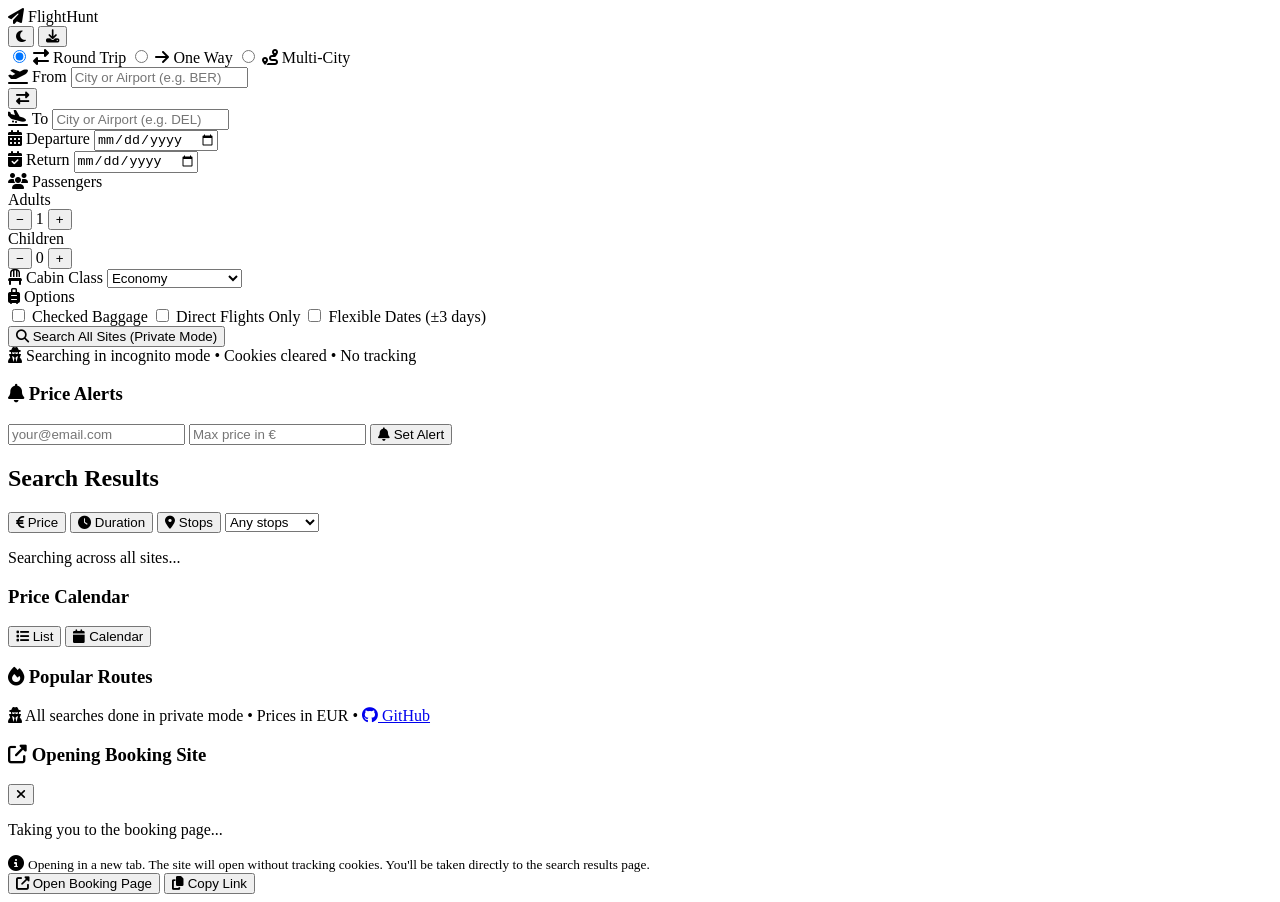
==== index.html @ fa69670c "Create index.html" ====
<!DOCTYPE html>
<html lang="en">
<head>
  <meta charset="UTF-8" />
  <meta name="viewport" content="width=device-width, initial-scale=1.0"/>
  <meta name="theme-color" content="#1a1a2e"/>
  <title>FlightHunt - Best Flight Prices</title>
  <link rel="manifest" href="manifest.json"/>
  <link rel="stylesheet" href="css/style.css"/>
  <link rel="stylesheet" 
    href="https://cdnjs.cloudflare.com/ajax/libs/font-awesome/6.5.0/css/all.min.css"/>
</head>
<body>
  <div id="app">

    <!-- HEADER -->
    <header class="header">
      <div class="logo">
        <i class="fas fa-paper-plane"></i>
        <span>FlightHunt</span>
      </div>
      <div class="header-actions">
        <button id="darkToggle" title="Toggle theme">
          <i class="fas fa-moon"></i>
        </button>
        <button id="installBtn" class="hidden" title="Install App">
          <i class="fas fa-download"></i>
        </button>
      </div>
    </header>

    <!-- MAIN SEARCH CARD -->
    <main class="main-container">
      <div class="search-card">

        <!-- TRIP TYPE -->
        <div class="trip-type-row">
          <label class="radio-pill">
            <input type="radio" name="tripType" value="roundtrip" checked/>
            <span><i class="fas fa-exchange-alt"></i> Round Trip</span>
          </label>
          <label class="radio-pill">
            <input type="radio" name="tripType" value="oneway"/>
            <span><i class="fas fa-arrow-right"></i> One Way</span>
          </label>
          <label class="radio-pill">
            <input type="radio" name="tripType" value="multicity"/>
            <span><i class="fas fa-route"></i> Multi-City</span>
          </label>
        </div>

        <!-- FLIGHT FORM -->
        <form id="searchForm">

          <!-- AIRPORTS ROW -->
          <div class="airports-row">
            <div class="input-group">
              <label><i class="fas fa-plane-departure"></i> From</label>
              <input type="text" id="origin" placeholder="City or Airport (e.g. BER)"
                autocomplete="off" list="originSuggestions" required/>
              <datalist id="originSuggestions"></datalist>
              <div class="airport-dropdown hidden" id="originDropdown"></div>
            </div>

            <button type="button" id="swapBtn" class="swap-btn" title="Swap airports">
              <i class="fas fa-exchange-alt"></i>
            </button>

            <div class="input-group">
              <label><i class="fas fa-plane-arrival"></i> To</label>
              <input type="text" id="destination" placeholder="City or Airport (e.g. DEL)"
                autocomplete="off" list="destSuggestions" required/>
              <datalist id="destSuggestions"></datalist>
              <div class="airport-dropdown hidden" id="destDropdown"></div>
            </div>
          </div>

          <!-- DATES ROW -->
          <div class="dates-row">
            <div class="input-group">
              <label><i class="fas fa-calendar-alt"></i> Departure</label>
              <input type="date" id="departDate" required/>
            </div>
            <div class="input-group" id="returnDateGroup">
              <label><i class="fas fa-calendar-check"></i> Return</label>
              <input type="date" id="returnDate"/>
            </div>
          </div>

          <!-- PASSENGERS & CLASS ROW -->
          <div class="extra-row">
            <div class="input-group">
              <label><i class="fas fa-users"></i> Passengers</label>
              <div class="passenger-selector">
                <div class="pax-item">
                  <span>Adults</span>
                  <div class="counter">
                    <button type="button" class="count-btn" data-type="adults" data-action="minus">−</button>
                    <span id="adultsCount">1</span>
                    <button type="button" class="count-btn" data-type="adults" data-action="plus">+</button>
                  </div>
                </div>
                <div class="pax-item">
                  <span>Children</span>
                  <div class="counter">
                    <button type="button" class="count-btn" data-type="children" data-action="minus">−</button>
                    <span id="childrenCount">0</span>
                    <button type="button" class="count-btn" data-type="children" data-action="plus">+</button>
                  </div>
                </div>
              </div>
            </div>

            <div class="input-group">
              <label><i class="fas fa-chair"></i> Cabin Class</label>
              <select id="cabinClass">
                <option value="economy">Economy</option>
                <option value="premium_economy">Premium Economy</option>
                <option value="business">Business</option>
                <option value="first">First Class</option>
              </select>
            </div>

            <!-- LUGGAGE TOGGLE -->
            <div class="input-group luggage-group">
              <label><i class="fas fa-suitcase-rolling"></i> Options</label>
              <div class="toggles">
                <label class="toggle-switch">
                  <input type="checkbox" id="checkedBaggage"/>
                  <span class="slider"></span>
                  <span class="toggle-label">Checked Baggage</span>
                </label>
                <label class="toggle-switch">
                  <input type="checkbox" id="directOnly"/>
                  <span class="slider"></span>
                  <span class="toggle-label">Direct Flights Only</span>
                </label>
                <label class="toggle-switch">
                  <input type="checkbox" id="flexDates"/>
                  <span class="slider"></span>
                  <span class="toggle-label">Flexible Dates (±3 days)</span>
                </label>
              </div>
            </div>
          </div>

          <!-- SEARCH BUTTON -->
          <button type="submit" class="search-btn" id="searchBtn">
            <i class="fas fa-search"></i>
            <span>Search All Sites (Private Mode)</span>
          </button>

          <!-- PRIVACY NOTICE -->
          <div class="privacy-notice">
            <i class="fas fa-user-secret"></i>
            Searching in incognito mode • Cookies cleared • No tracking
          </div>
        </form>
      </div>

      <!-- PRICE ALERT SECTION -->
      <div class="alert-section">
        <h3><i class="fas fa-bell"></i> Price Alerts</h3>
        <div class="alert-form">
          <input type="email" id="alertEmail" placeholder="your@email.com"/>
          <input type="number" id="alertPrice" placeholder="Max price in €"/>
          <button type="button" id="setAlertBtn">
            <i class="fas fa-bell"></i> Set Alert
          </button>
        </div>
        <div id="activeAlerts" class="active-alerts"></div>
      </div>

      <!-- RESULTS SECTION -->
      <section id="resultsSection" class="results-section hidden">

        <!-- FILTER BAR -->
        <div class="filter-bar">
          <h2 id="resultsTitle">Search Results</h2>
          <div class="filters">
            <button class="filter-btn active" data-sort="price">
              <i class="fas fa-euro-sign"></i> Price
            </button>
            <button class="filter-btn" data-sort="duration">
              <i class="fas fa-clock"></i> Duration
            </button>
            <button class="filter-btn" data-sort="stops">
              <i class="fas fa-map-marker-alt"></i> Stops
            </button>
            <select id="maxStopsFilter">
              <option value="any">Any stops</option>
              <option value="0">Direct only</option>
              <option value="1">Max 1 stop</option>
              <option value="2">Max 2 stops</option>
            </select>
          </div>
        </div>

        <!-- LOADING STATE -->
        <div id="loadingState" class="loading-state hidden">
          <div class="spinner"></div>
          <p id="loadingText">Searching across all sites...</p>
          <div class="search-progress">
            <div id="progressBar" class="progress-bar"></div>
          </div>
          <div id="siteStatuses" class="site-statuses"></div>
        </div>

        <!-- RESULTS GRID -->
        <div id="resultsGrid" class="results-grid"></div>

        <!-- CALENDAR VIEW -->
        <div id="calendarView" class="calendar-view hidden">
          <h3>Price Calendar</h3>
          <div id="calendarGrid"></div>
        </div>

        <!-- VIEW TOGGLES -->
        <div class="view-toggles">
          <button id="listViewBtn" class="view-btn active">
            <i class="fas fa-list"></i> List
          </button>
          <button id="calendarViewBtn" class="view-btn">
            <i class="fas fa-calendar"></i> Calendar
          </button>
        </div>

      </section>

      <!-- POPULAR ROUTES -->
      <section class="popular-routes">
        <h3><i class="fas fa-fire"></i> Popular Routes</h3>
        <div class="routes-grid" id="popularRoutes"></div>
      </section>

    </main>

    <!-- FOOTER -->
    <footer class="footer">
      <p>
        <i class="fas fa-user-secret"></i> All searches done in private mode
        • Prices in EUR • 
        <a href="https://github.com/yourusername/flighthunt" target="_blank">
          <i class="fab fa-github"></i> GitHub
        </a>
      </p>
    </footer>

    <!-- MODAL for booking redirect -->
    <div id="bookingModal" class="modal hidden">
      <div class="modal-content">
        <div class="modal-header">
          <h3><i class="fas fa-external-link-alt"></i> Opening Booking Site</h3>
          <button id="closeModal"><i class="fas fa-times"></i></button>
        </div>
        <div class="modal-body">
          <p id="modalMessage">Taking you to the booking page...</p>
          <div class="modal-warning">
            <i class="fas fa-info-circle"></i>
            <small>
              Opening in a new tab. The site will open without tracking cookies. 
              You'll be taken directly to the search results page.
            </small>
          </div>
          <div class="modal-actions">
            <button id="confirmBooking" class="confirm-btn">
              <i class="fas fa-external-link-alt"></i> Open Booking Page
            </button>
            <button id="copyLink" class="copy-btn">
              <i class="fas fa-copy"></i> Copy Link
            </button>
          </div>
        </div>
      </div>
    </div>

    <!-- TOAST NOTIFICATION -->
    <div id="toast" class="toast hidden"></div>

  </div><!-- end #app -->

  <script src="js/utils.js"></script>
  <script src="js/scrapers.js"></script>
  <script src="js/app.js"></script>
</body>
</html>
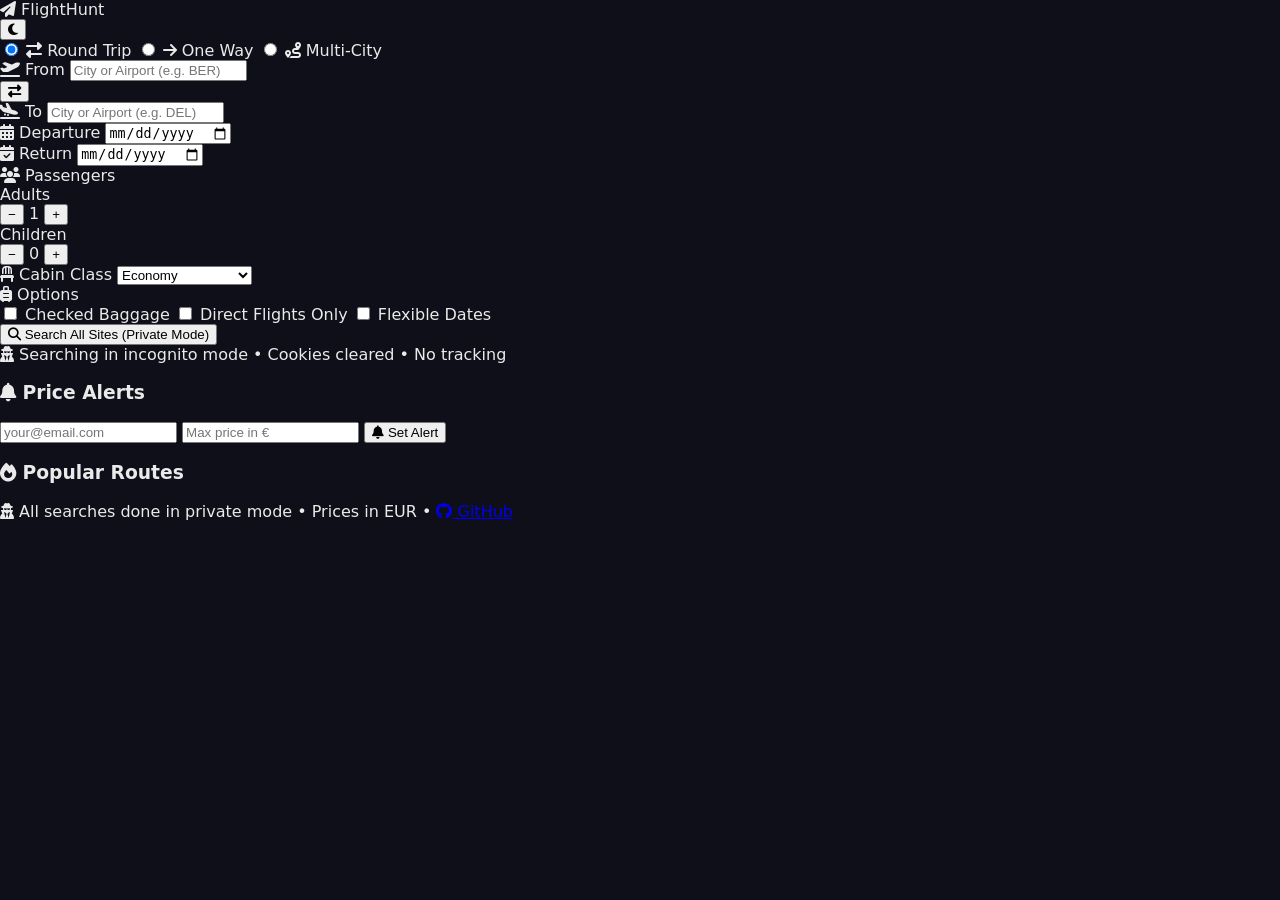
==== commit 20160deb: "Update index.html" ====
--- a/index.html
+++ b/index.html
@@ -1,286 +1,307 @@
 <!DOCTYPE html>
 <html lang="en">
 <head>
-  <meta charset="UTF-8" />
+  <meta charset="UTF-8"/>
   <meta name="viewport" content="width=device-width, initial-scale=1.0"/>
   <meta name="theme-color" content="#1a1a2e"/>
   <title>FlightHunt - Best Flight Prices</title>
   <link rel="manifest" href="manifest.json"/>
-  <link rel="stylesheet" href="css/style.css"/>
-  <link rel="stylesheet" 
-    href="https://cdnjs.cloudflare.com/ajax/libs/font-awesome/6.5.0/css/all.min.css"/>
+
+  <!-- Font Awesome icons -->
+  <link
+    rel="stylesheet"
+    href="https://cdnjs.cloudflare.com/ajax/libs/font-awesome/6.5.0/css/all.min.css"
+    crossorigin="anonymous"
+  />
+
+  <!-- CSS — using capital CSS to match your folder -->
+  <link rel="stylesheet" href="CSS/style.css"/>
+
+  <style>
+    /* Fallback inline critical styles in case CSS file fails */
+    body {
+      margin: 0;
+      font-family: 'Segoe UI', system-ui, sans-serif;
+      background: #0f0f1a;
+      color: #eaeaea;
+    }
+    .hidden { display: none !important; }
+  </style>
 </head>
 <body>
-  <div id="app">
-
-    <!-- HEADER -->
-    <header class="header">
-      <div class="logo">
-        <i class="fas fa-paper-plane"></i>
-        <span>FlightHunt</span>
-      </div>
-      <div class="header-actions">
-        <button id="darkToggle" title="Toggle theme">
-          <i class="fas fa-moon"></i>
-        </button>
-        <button id="installBtn" class="hidden" title="Install App">
-          <i class="fas fa-download"></i>
-        </button>
-      </div>
-    </header>
-
-    <!-- MAIN SEARCH CARD -->
-    <main class="main-container">
-      <div class="search-card">
-
-        <!-- TRIP TYPE -->
-        <div class="trip-type-row">
-          <label class="radio-pill">
-            <input type="radio" name="tripType" value="roundtrip" checked/>
-            <span><i class="fas fa-exchange-alt"></i> Round Trip</span>
-          </label>
-          <label class="radio-pill">
-            <input type="radio" name="tripType" value="oneway"/>
-            <span><i class="fas fa-arrow-right"></i> One Way</span>
-          </label>
-          <label class="radio-pill">
-            <input type="radio" name="tripType" value="multicity"/>
-            <span><i class="fas fa-route"></i> Multi-City</span>
-          </label>
-        </div>
-
-        <!-- FLIGHT FORM -->
-        <form id="searchForm">
-
-          <!-- AIRPORTS ROW -->
-          <div class="airports-row">
-            <div class="input-group">
-              <label><i class="fas fa-plane-departure"></i> From</label>
-              <input type="text" id="origin" placeholder="City or Airport (e.g. BER)"
-                autocomplete="off" list="originSuggestions" required/>
-              <datalist id="originSuggestions"></datalist>
-              <div class="airport-dropdown hidden" id="originDropdown"></div>
-            </div>
-
-            <button type="button" id="swapBtn" class="swap-btn" title="Swap airports">
-              <i class="fas fa-exchange-alt"></i>
-            </button>
-
-            <div class="input-group">
-              <label><i class="fas fa-plane-arrival"></i> To</label>
-              <input type="text" id="destination" placeholder="City or Airport (e.g. DEL)"
-                autocomplete="off" list="destSuggestions" required/>
-              <datalist id="destSuggestions"></datalist>
-              <div class="airport-dropdown hidden" id="destDropdown"></div>
-            </div>
-          </div>
-
-          <!-- DATES ROW -->
-          <div class="dates-row">
-            <div class="input-group">
-              <label><i class="fas fa-calendar-alt"></i> Departure</label>
-              <input type="date" id="departDate" required/>
-            </div>
-            <div class="input-group" id="returnDateGroup">
-              <label><i class="fas fa-calendar-check"></i> Return</label>
-              <input type="date" id="returnDate"/>
-            </div>
-          </div>
-
-          <!-- PASSENGERS & CLASS ROW -->
-          <div class="extra-row">
-            <div class="input-group">
-              <label><i class="fas fa-users"></i> Passengers</label>
-              <div class="passenger-selector">
-                <div class="pax-item">
-                  <span>Adults</span>
-                  <div class="counter">
-                    <button type="button" class="count-btn" data-type="adults" data-action="minus">−</button>
-                    <span id="adultsCount">1</span>
-                    <button type="button" class="count-btn" data-type="adults" data-action="plus">+</button>
-                  </div>
+<div id="app">
+
+  <!-- HEADER -->
+  <header class="header">
+    <div class="logo">
+      <i class="fas fa-paper-plane"></i>
+      <span>FlightHunt</span>
+    </div>
+    <div class="header-actions">
+      <button id="darkToggle" title="Toggle theme">
+        <i class="fas fa-moon"></i>
+      </button>
+      <button id="installBtn" class="hidden" title="Install App">
+        <i class="fas fa-download"></i>
+      </button>
+    </div>
+  </header>
+
+  <!-- MAIN -->
+  <main class="main-container">
+
+    <!-- SEARCH CARD -->
+    <div class="search-card">
+
+      <!-- TRIP TYPE -->
+      <div class="trip-type-row">
+        <label class="radio-pill">
+          <input type="radio" name="tripType" value="roundtrip" checked/>
+          <span><i class="fas fa-exchange-alt"></i> Round Trip</span>
+        </label>
+        <label class="radio-pill">
+          <input type="radio" name="tripType" value="oneway"/>
+          <span><i class="fas fa-arrow-right"></i> One Way</span>
+        </label>
+        <label class="radio-pill">
+          <input type="radio" name="tripType" value="multicity"/>
+          <span><i class="fas fa-route"></i> Multi-City</span>
+        </label>
+      </div>
+
+      <!-- FORM -->
+      <form id="searchForm">
+
+        <!-- AIRPORTS -->
+        <div class="airports-row">
+          <div class="input-group">
+            <label><i class="fas fa-plane-departure"></i> From</label>
+            <input
+              type="text"
+              id="origin"
+              placeholder="City or Airport (e.g. BER)"
+              autocomplete="off"
+            />
+            <div class="airport-dropdown hidden" id="originDropdown"></div>
+          </div>
+
+          <button type="button" id="swapBtn" class="swap-btn" title="Swap">
+            <i class="fas fa-exchange-alt"></i>
+          </button>
+
+          <div class="input-group">
+            <label><i class="fas fa-plane-arrival"></i> To</label>
+            <input
+              type="text"
+              id="destination"
+              placeholder="City or Airport (e.g. DEL)"
+              autocomplete="off"
+            />
+            <div class="airport-dropdown hidden" id="destDropdown"></div>
+          </div>
+        </div>
+
+        <!-- DATES -->
+        <div class="dates-row">
+          <div class="input-group">
+            <label><i class="fas fa-calendar-alt"></i> Departure</label>
+            <input type="date" id="departDate"/>
+          </div>
+          <div class="input-group" id="returnDateGroup">
+            <label><i class="fas fa-calendar-check"></i> Return</label>
+            <input type="date" id="returnDate"/>
+          </div>
+        </div>
+
+        <!-- PASSENGERS + CLASS -->
+        <div class="extra-row">
+          <div class="input-group">
+            <label><i class="fas fa-users"></i> Passengers</label>
+            <div class="passenger-selector">
+              <div class="pax-item">
+                <span>Adults</span>
+                <div class="counter">
+                  <button type="button" class="count-btn"
+                    data-type="adults" data-action="minus">−</button>
+                  <span id="adultsCount">1</span>
+                  <button type="button" class="count-btn"
+                    data-type="adults" data-action="plus">+</button>
                 </div>
-                <div class="pax-item">
-                  <span>Children</span>
-                  <div class="counter">
-                    <button type="button" class="count-btn" data-type="children" data-action="minus">−</button>
-                    <span id="childrenCount">0</span>
-                    <button type="button" class="count-btn" data-type="children" data-action="plus">+</button>
-                  </div>
+              </div>
+              <div class="pax-item">
+                <span>Children</span>
+                <div class="counter">
+                  <button type="button" class="count-btn"
+                    data-type="children" data-action="minus">−</button>
+                  <span id="childrenCount">0</span>
+                  <button type="button" class="count-btn"
+                    data-type="children" data-action="plus">+</button>
                 </div>
               </div>
             </div>
-
-            <div class="input-group">
-              <label><i class="fas fa-chair"></i> Cabin Class</label>
-              <select id="cabinClass">
-                <option value="economy">Economy</option>
-                <option value="premium_economy">Premium Economy</option>
-                <option value="business">Business</option>
-                <option value="first">First Class</option>
-              </select>
+          </div>
+
+          <div class="input-group">
+            <label><i class="fas fa-chair"></i> Cabin Class</label>
+            <select id="cabinClass">
+              <option value="economy">Economy</option>
+              <option value="premium_economy">Premium Economy</option>
+              <option value="business">Business</option>
+              <option value="first">First Class</option>
+            </select>
+          </div>
+
+          <div class="input-group luggage-group">
+            <label><i class="fas fa-suitcase-rolling"></i> Options</label>
+            <div class="toggles">
+              <label class="toggle-switch">
+                <input type="checkbox" id="checkedBaggage"/>
+                <span class="slider"></span>
+                <span class="toggle-label">Checked Baggage</span>
+              </label>
+              <label class="toggle-switch">
+                <input type="checkbox" id="directOnly"/>
+                <span class="slider"></span>
+                <span class="toggle-label">Direct Flights Only</span>
+              </label>
+              <label class="toggle-switch">
+                <input type="checkbox" id="flexDates"/>
+                <span class="slider"></span>
+                <span class="toggle-label">Flexible Dates</span>
+              </label>
             </div>
-
-            <!-- LUGGAGE TOGGLE -->
-            <div class="input-group luggage-group">
-              <label><i class="fas fa-suitcase-rolling"></i> Options</label>
-              <div class="toggles">
-                <label class="toggle-switch">
-                  <input type="checkbox" id="checkedBaggage"/>
-                  <span class="slider"></span>
-                  <span class="toggle-label">Checked Baggage</span>
-                </label>
-                <label class="toggle-switch">
-                  <input type="checkbox" id="directOnly"/>
-                  <span class="slider"></span>
-                  <span class="toggle-label">Direct Flights Only</span>
-                </label>
-                <label class="toggle-switch">
-                  <input type="checkbox" id="flexDates"/>
-                  <span class="slider"></span>
-                  <span class="toggle-label">Flexible Dates (±3 days)</span>
-                </label>
-              </div>
-            </div>
-          </div>
-
-          <!-- SEARCH BUTTON -->
-          <button type="submit" class="search-btn" id="searchBtn">
-            <i class="fas fa-search"></i>
-            <span>Search All Sites (Private Mode)</span>
-          </button>
-
-          <!-- PRIVACY NOTICE -->
-          <div class="privacy-notice">
-            <i class="fas fa-user-secret"></i>
-            Searching in incognito mode • Cookies cleared • No tracking
-          </div>
-        </form>
-      </div>
-
-      <!-- PRICE ALERT SECTION -->
-      <div class="alert-section">
-        <h3><i class="fas fa-bell"></i> Price Alerts</h3>
-        <div class="alert-form">
-          <input type="email" id="alertEmail" placeholder="your@email.com"/>
-          <input type="number" id="alertPrice" placeholder="Max price in €"/>
-          <button type="button" id="setAlertBtn">
-            <i class="fas fa-bell"></i> Set Alert
-          </button>
-        </div>
-        <div id="activeAlerts" class="active-alerts"></div>
-      </div>
-
-      <!-- RESULTS SECTION -->
-      <section id="resultsSection" class="results-section hidden">
-
-        <!-- FILTER BAR -->
-        <div class="filter-bar">
-          <h2 id="resultsTitle">Search Results</h2>
-          <div class="filters">
-            <button class="filter-btn active" data-sort="price">
-              <i class="fas fa-euro-sign"></i> Price
-            </button>
-            <button class="filter-btn" data-sort="duration">
-              <i class="fas fa-clock"></i> Duration
-            </button>
-            <button class="filter-btn" data-sort="stops">
-              <i class="fas fa-map-marker-alt"></i> Stops
-            </button>
-            <select id="maxStopsFilter">
-              <option value="any">Any stops</option>
-              <option value="0">Direct only</option>
-              <option value="1">Max 1 stop</option>
-              <option value="2">Max 2 stops</option>
-            </select>
-          </div>
-        </div>
-
-        <!-- LOADING STATE -->
-        <div id="loadingState" class="loading-state hidden">
-          <div class="spinner"></div>
-          <p id="loadingText">Searching across all sites...</p>
-          <div class="search-progress">
-            <div id="progressBar" class="progress-bar"></div>
-          </div>
-          <div id="siteStatuses" class="site-statuses"></div>
-        </div>
-
-        <!-- RESULTS GRID -->
-        <div id="resultsGrid" class="results-grid"></div>
-
-        <!-- CALENDAR VIEW -->
-        <div id="calendarView" class="calendar-view hidden">
-          <h3>Price Calendar</h3>
-          <div id="calendarGrid"></div>
-        </div>
-
-        <!-- VIEW TOGGLES -->
-        <div class="view-toggles">
-          <button id="listViewBtn" class="view-btn active">
-            <i class="fas fa-list"></i> List
-          </button>
-          <button id="calendarViewBtn" class="view-btn">
-            <i class="fas fa-calendar"></i> Calendar
-          </button>
-        </div>
-
-      </section>
-
-      <!-- POPULAR ROUTES -->
-      <section class="popular-routes">
-        <h3><i class="fas fa-fire"></i> Popular Routes</h3>
-        <div class="routes-grid" id="popularRoutes"></div>
-      </section>
-
-    </main>
-
-    <!-- FOOTER -->
-    <footer class="footer">
-      <p>
-        <i class="fas fa-user-secret"></i> All searches done in private mode
-        • Prices in EUR • 
-        <a href="https://github.com/yourusername/flighthunt" target="_blank">
-          <i class="fab fa-github"></i> GitHub
-        </a>
-      </p>
-    </footer>
-
-    <!-- MODAL for booking redirect -->
-    <div id="bookingModal" class="modal hidden">
-      <div class="modal-content">
-        <div class="modal-header">
-          <h3><i class="fas fa-external-link-alt"></i> Opening Booking Site</h3>
-          <button id="closeModal"><i class="fas fa-times"></i></button>
-        </div>
-        <div class="modal-body">
-          <p id="modalMessage">Taking you to the booking page...</p>
-          <div class="modal-warning">
-            <i class="fas fa-info-circle"></i>
-            <small>
-              Opening in a new tab. The site will open without tracking cookies. 
-              You'll be taken directly to the search results page.
-            </small>
-          </div>
-          <div class="modal-actions">
-            <button id="confirmBooking" class="confirm-btn">
-              <i class="fas fa-external-link-alt"></i> Open Booking Page
-            </button>
-            <button id="copyLink" class="copy-btn">
-              <i class="fas fa-copy"></i> Copy Link
-            </button>
-          </div>
-        </div>
-      </div>
-    </div>
-
-    <!-- TOAST NOTIFICATION -->
-    <div id="toast" class="toast hidden"></div>
-
-  </div><!-- end #app -->
-
-  <script src="js/utils.js"></script>
-  <script src="js/scrapers.js"></script>
-  <script src="js/app.js"></script>
+          </div>
+        </div>
+
+        <!-- SEARCH BUTTON -->
+        <button type="submit" class="search-btn" id="searchBtn">
+          <i class="fas fa-search"></i>
+          <span>Search All Sites (Private Mode)</span>
+        </button>
+
+        <div class="privacy-notice">
+          <i class="fas fa-user-secret"></i>
+          Searching in incognito mode • Cookies cleared • No tracking
+        </div>
+
+      </form>
+    </div>
+
+    <!-- PRICE ALERTS -->
+    <div class="alert-section">
+      <h3><i class="fas fa-bell"></i> Price Alerts</h3>
+      <div class="alert-form">
+        <input type="email" id="alertEmail" placeholder="your@email.com"/>
+        <input type="number" id="alertPrice" placeholder="Max price in €"/>
+        <button type="button" id="setAlertBtn">
+          <i class="fas fa-bell"></i> Set Alert
+        </button>
+      </div>
+      <div id="activeAlerts" class="active-alerts"></div>
+    </div>
+
+    <!-- RESULTS -->
+    <section id="resultsSection" class="results-section hidden">
+
+      <div class="filter-bar">
+        <h2 id="resultsTitle">Search Results</h2>
+        <div class="filters">
+          <button class="filter-btn active" data-sort="price">
+            <i class="fas fa-euro-sign"></i> Price
+          </button>
+          <button class="filter-btn" data-sort="duration">
+            <i class="fas fa-clock"></i> Duration
+          </button>
+          <select id="maxStopsFilter">
+            <option value="any">Any stops</option>
+            <option value="0">Direct only</option>
+            <option value="1">Max 1 stop</option>
+          </select>
+        </div>
+      </div>
+
+      <div id="loadingState" class="loading-state hidden">
+        <div class="spinner"></div>
+        <p id="loadingText">Searching...</p>
+        <div class="search-progress">
+          <div id="progressBar" class="progress-bar"></div>
+        </div>
+        <div id="siteStatuses" class="site-statuses"></div>
+      </div>
+
+      <div class="view-toggles">
+        <button id="listViewBtn" class="view-btn active">
+          <i class="fas fa-list"></i> List
+        </button>
+        <button id="calendarViewBtn" class="view-btn">
+          <i class="fas fa-calendar"></i> Calendar
+        </button>
+      </div>
+
+      <div id="resultsGrid" class="results-grid"></div>
+
+      <div id="calendarView" class="calendar-view hidden">
+        <div id="calendarGrid"></div>
+      </div>
+
+    </section>
+
+    <!-- POPULAR ROUTES -->
+    <section class="popular-routes">
+      <h3><i class="fas fa-fire"></i> Popular Routes</h3>
+      <div class="routes-grid" id="popularRoutes"></div>
+    </section>
+
+  </main>
+
+  <!-- FOOTER -->
+  <footer class="footer">
+    <p>
+      <i class="fas fa-user-secret"></i>
+      All searches done in private mode • Prices in EUR •
+      <a href="https://github.com/movliksenjaliya/flighthunt" target="_blank">
+        <i class="fab fa-github"></i> GitHub
+      </a>
+    </p>
+  </footer>
+
+  <!-- BOOKING MODAL -->
+  <div id="bookingModal" class="modal hidden">
+    <div class="modal-content">
+      <div class="modal-header">
+        <h3><i class="fas fa-external-link-alt"></i> Opening Booking Site</h3>
+        <button id="closeModal"><i class="fas fa-times"></i></button>
+      </div>
+      <div class="modal-body">
+        <p id="modalMessage">Taking you to the booking page...</p>
+        <div class="modal-warning">
+          <i class="fas fa-info-circle"></i>
+          <small>
+            Opens in a new tab without tracking cookies.
+            For maximum privacy use incognito mode.
+          </small>
+        </div>
+        <div class="modal-actions">
+          <button id="confirmBooking" class="confirm-btn">
+            <i class="fas fa-external-link-alt"></i> Open Booking Page
+          </button>
+          <button id="copyLink" class="copy-btn">
+            <i class="fas fa-copy"></i> Copy Link
+          </button>
+        </div>
+      </div>
+    </div>
+  </div>
+
+  <!-- TOAST -->
+  <div id="toast" class="toast hidden"></div>
+
+</div>
+
+<!-- SCRIPTS — capital JS folder to match your repo -->
+<script src="JS/utils.js"></script>
+<script src="JS/scrapers.js"></script>
+<script src="JS/app.js"></script>
+
 </body>
 </html>
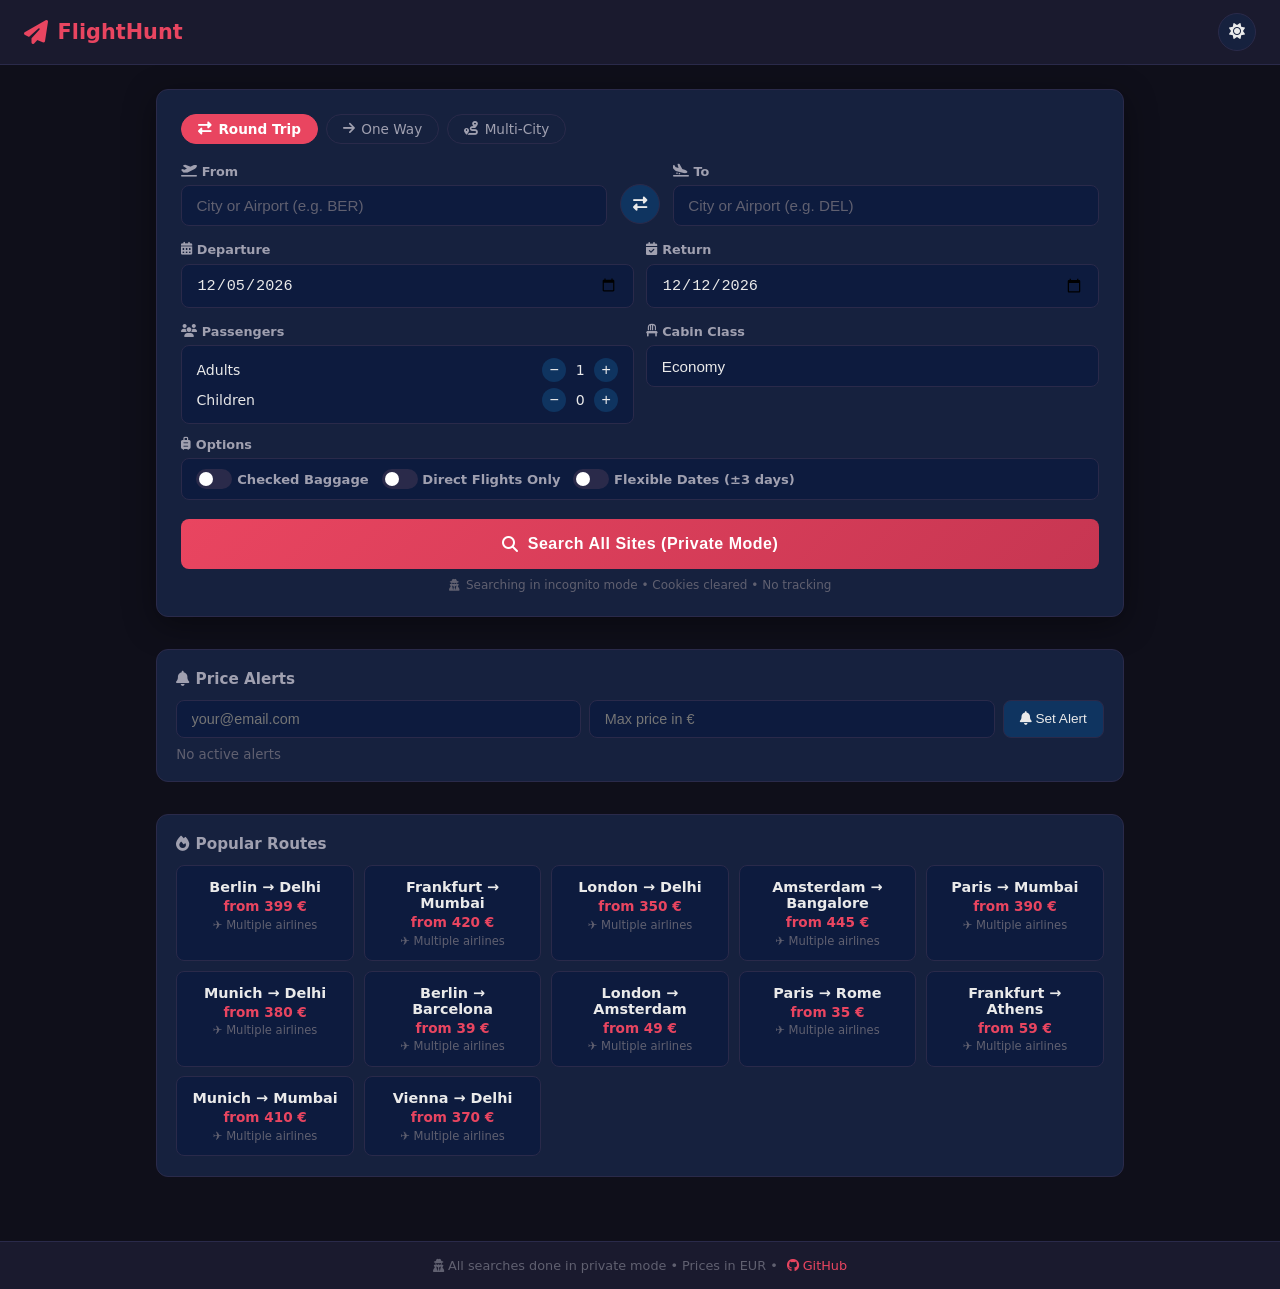
==== commit 262a4ef9: "Update index.html" ====
--- a/index.html
+++ b/index.html
@@ -1,307 +1,286 @@
 <!DOCTYPE html>
 <html lang="en">
 <head>
-  <meta charset="UTF-8"/>
+  <meta charset="UTF-8" />
   <meta name="viewport" content="width=device-width, initial-scale=1.0"/>
   <meta name="theme-color" content="#1a1a2e"/>
   <title>FlightHunt - Best Flight Prices</title>
   <link rel="manifest" href="manifest.json"/>
-
-  <!-- Font Awesome icons -->
-  <link
-    rel="stylesheet"
-    href="https://cdnjs.cloudflare.com/ajax/libs/font-awesome/6.5.0/css/all.min.css"
-    crossorigin="anonymous"
-  />
-
-  <!-- CSS — using capital CSS to match your folder -->
-  <link rel="stylesheet" href="CSS/style.css"/>
-
-  <style>
-    /* Fallback inline critical styles in case CSS file fails */
-    body {
-      margin: 0;
-      font-family: 'Segoe UI', system-ui, sans-serif;
-      background: #0f0f1a;
-      color: #eaeaea;
-    }
-    .hidden { display: none !important; }
-  </style>
+  <link rel="stylesheet" href="css/style.css"/>
+  <link rel="stylesheet" 
+    href="https://cdnjs.cloudflare.com/ajax/libs/font-awesome/6.5.0/css/all.min.css"/>
 </head>
 <body>
-<div id="app">
-
-  <!-- HEADER -->
-  <header class="header">
-    <div class="logo">
-      <i class="fas fa-paper-plane"></i>
-      <span>FlightHunt</span>
-    </div>
-    <div class="header-actions">
-      <button id="darkToggle" title="Toggle theme">
-        <i class="fas fa-moon"></i>
-      </button>
-      <button id="installBtn" class="hidden" title="Install App">
-        <i class="fas fa-download"></i>
-      </button>
-    </div>
-  </header>
-
-  <!-- MAIN -->
-  <main class="main-container">
-
-    <!-- SEARCH CARD -->
-    <div class="search-card">
-
-      <!-- TRIP TYPE -->
-      <div class="trip-type-row">
-        <label class="radio-pill">
-          <input type="radio" name="tripType" value="roundtrip" checked/>
-          <span><i class="fas fa-exchange-alt"></i> Round Trip</span>
-        </label>
-        <label class="radio-pill">
-          <input type="radio" name="tripType" value="oneway"/>
-          <span><i class="fas fa-arrow-right"></i> One Way</span>
-        </label>
-        <label class="radio-pill">
-          <input type="radio" name="tripType" value="multicity"/>
-          <span><i class="fas fa-route"></i> Multi-City</span>
-        </label>
-      </div>
-
-      <!-- FORM -->
-      <form id="searchForm">
-
-        <!-- AIRPORTS -->
-        <div class="airports-row">
-          <div class="input-group">
-            <label><i class="fas fa-plane-departure"></i> From</label>
-            <input
-              type="text"
-              id="origin"
-              placeholder="City or Airport (e.g. BER)"
-              autocomplete="off"
-            />
-            <div class="airport-dropdown hidden" id="originDropdown"></div>
-          </div>
-
-          <button type="button" id="swapBtn" class="swap-btn" title="Swap">
-            <i class="fas fa-exchange-alt"></i>
-          </button>
-
-          <div class="input-group">
-            <label><i class="fas fa-plane-arrival"></i> To</label>
-            <input
-              type="text"
-              id="destination"
-              placeholder="City or Airport (e.g. DEL)"
-              autocomplete="off"
-            />
-            <div class="airport-dropdown hidden" id="destDropdown"></div>
-          </div>
-        </div>
-
-        <!-- DATES -->
-        <div class="dates-row">
-          <div class="input-group">
-            <label><i class="fas fa-calendar-alt"></i> Departure</label>
-            <input type="date" id="departDate"/>
-          </div>
-          <div class="input-group" id="returnDateGroup">
-            <label><i class="fas fa-calendar-check"></i> Return</label>
-            <input type="date" id="returnDate"/>
-          </div>
-        </div>
-
-        <!-- PASSENGERS + CLASS -->
-        <div class="extra-row">
-          <div class="input-group">
-            <label><i class="fas fa-users"></i> Passengers</label>
-            <div class="passenger-selector">
-              <div class="pax-item">
-                <span>Adults</span>
-                <div class="counter">
-                  <button type="button" class="count-btn"
-                    data-type="adults" data-action="minus">−</button>
-                  <span id="adultsCount">1</span>
-                  <button type="button" class="count-btn"
-                    data-type="adults" data-action="plus">+</button>
+  <div id="app">
+
+    <!-- HEADER -->
+    <header class="header">
+      <div class="logo">
+        <i class="fas fa-paper-plane"></i>
+        <span>FlightHunt</span>
+      </div>
+      <div class="header-actions">
+        <button id="darkToggle" title="Toggle theme">
+          <i class="fas fa-moon"></i>
+        </button>
+        <button id="installBtn" class="hidden" title="Install App">
+          <i class="fas fa-download"></i>
+        </button>
+      </div>
+    </header>
+
+    <!-- MAIN SEARCH CARD -->
+    <main class="main-container">
+      <div class="search-card">
+
+        <!-- TRIP TYPE -->
+        <div class="trip-type-row">
+          <label class="radio-pill">
+            <input type="radio" name="tripType" value="roundtrip" checked/>
+            <span><i class="fas fa-exchange-alt"></i> Round Trip</span>
+          </label>
+          <label class="radio-pill">
+            <input type="radio" name="tripType" value="oneway"/>
+            <span><i class="fas fa-arrow-right"></i> One Way</span>
+          </label>
+          <label class="radio-pill">
+            <input type="radio" name="tripType" value="multicity"/>
+            <span><i class="fas fa-route"></i> Multi-City</span>
+          </label>
+        </div>
+
+        <!-- FLIGHT FORM -->
+        <form id="searchForm">
+
+          <!-- AIRPORTS ROW -->
+          <div class="airports-row">
+            <div class="input-group">
+              <label><i class="fas fa-plane-departure"></i> From</label>
+              <input type="text" id="origin" placeholder="City or Airport (e.g. BER)"
+                autocomplete="off" list="originSuggestions" required/>
+              <datalist id="originSuggestions"></datalist>
+              <div class="airport-dropdown hidden" id="originDropdown"></div>
+            </div>
+
+            <button type="button" id="swapBtn" class="swap-btn" title="Swap airports">
+              <i class="fas fa-exchange-alt"></i>
+            </button>
+
+            <div class="input-group">
+              <label><i class="fas fa-plane-arrival"></i> To</label>
+              <input type="text" id="destination" placeholder="City or Airport (e.g. DEL)"
+                autocomplete="off" list="destSuggestions" required/>
+              <datalist id="destSuggestions"></datalist>
+              <div class="airport-dropdown hidden" id="destDropdown"></div>
+            </div>
+          </div>
+
+          <!-- DATES ROW -->
+          <div class="dates-row">
+            <div class="input-group">
+              <label><i class="fas fa-calendar-alt"></i> Departure</label>
+              <input type="date" id="departDate" required/>
+            </div>
+            <div class="input-group" id="returnDateGroup">
+              <label><i class="fas fa-calendar-check"></i> Return</label>
+              <input type="date" id="returnDate"/>
+            </div>
+          </div>
+
+          <!-- PASSENGERS & CLASS ROW -->
+          <div class="extra-row">
+            <div class="input-group">
+              <label><i class="fas fa-users"></i> Passengers</label>
+              <div class="passenger-selector">
+                <div class="pax-item">
+                  <span>Adults</span>
+                  <div class="counter">
+                    <button type="button" class="count-btn" data-type="adults" data-action="minus">−</button>
+                    <span id="adultsCount">1</span>
+                    <button type="button" class="count-btn" data-type="adults" data-action="plus">+</button>
+                  </div>
+                </div>
+                <div class="pax-item">
+                  <span>Children</span>
+                  <div class="counter">
+                    <button type="button" class="count-btn" data-type="children" data-action="minus">−</button>
+                    <span id="childrenCount">0</span>
+                    <button type="button" class="count-btn" data-type="children" data-action="plus">+</button>
+                  </div>
                 </div>
               </div>
-              <div class="pax-item">
-                <span>Children</span>
-                <div class="counter">
-                  <button type="button" class="count-btn"
-                    data-type="children" data-action="minus">−</button>
-                  <span id="childrenCount">0</span>
-                  <button type="button" class="count-btn"
-                    data-type="children" data-action="plus">+</button>
-                </div>
+            </div>
+
+            <div class="input-group">
+              <label><i class="fas fa-chair"></i> Cabin Class</label>
+              <select id="cabinClass">
+                <option value="economy">Economy</option>
+                <option value="premium_economy">Premium Economy</option>
+                <option value="business">Business</option>
+                <option value="first">First Class</option>
+              </select>
+            </div>
+
+            <!-- LUGGAGE TOGGLE -->
+            <div class="input-group luggage-group">
+              <label><i class="fas fa-suitcase-rolling"></i> Options</label>
+              <div class="toggles">
+                <label class="toggle-switch">
+                  <input type="checkbox" id="checkedBaggage"/>
+                  <span class="slider"></span>
+                  <span class="toggle-label">Checked Baggage</span>
+                </label>
+                <label class="toggle-switch">
+                  <input type="checkbox" id="directOnly"/>
+                  <span class="slider"></span>
+                  <span class="toggle-label">Direct Flights Only</span>
+                </label>
+                <label class="toggle-switch">
+                  <input type="checkbox" id="flexDates"/>
+                  <span class="slider"></span>
+                  <span class="toggle-label">Flexible Dates (±3 days)</span>
+                </label>
               </div>
             </div>
           </div>
 
-          <div class="input-group">
-            <label><i class="fas fa-chair"></i> Cabin Class</label>
-            <select id="cabinClass">
-              <option value="economy">Economy</option>
-              <option value="premium_economy">Premium Economy</option>
-              <option value="business">Business</option>
-              <option value="first">First Class</option>
+          <!-- SEARCH BUTTON -->
+          <button type="submit" class="search-btn" id="searchBtn">
+            <i class="fas fa-search"></i>
+            <span>Search All Sites (Private Mode)</span>
+          </button>
+
+          <!-- PRIVACY NOTICE -->
+          <div class="privacy-notice">
+            <i class="fas fa-user-secret"></i>
+            Searching in incognito mode • Cookies cleared • No tracking
+          </div>
+        </form>
+      </div>
+
+      <!-- PRICE ALERT SECTION -->
+      <div class="alert-section">
+        <h3><i class="fas fa-bell"></i> Price Alerts</h3>
+        <div class="alert-form">
+          <input type="email" id="alertEmail" placeholder="your@email.com"/>
+          <input type="number" id="alertPrice" placeholder="Max price in €"/>
+          <button type="button" id="setAlertBtn">
+            <i class="fas fa-bell"></i> Set Alert
+          </button>
+        </div>
+        <div id="activeAlerts" class="active-alerts"></div>
+      </div>
+
+      <!-- RESULTS SECTION -->
+      <section id="resultsSection" class="results-section hidden">
+
+        <!-- FILTER BAR -->
+        <div class="filter-bar">
+          <h2 id="resultsTitle">Search Results</h2>
+          <div class="filters">
+            <button class="filter-btn active" data-sort="price">
+              <i class="fas fa-euro-sign"></i> Price
+            </button>
+            <button class="filter-btn" data-sort="duration">
+              <i class="fas fa-clock"></i> Duration
+            </button>
+            <button class="filter-btn" data-sort="stops">
+              <i class="fas fa-map-marker-alt"></i> Stops
+            </button>
+            <select id="maxStopsFilter">
+              <option value="any">Any stops</option>
+              <option value="0">Direct only</option>
+              <option value="1">Max 1 stop</option>
+              <option value="2">Max 2 stops</option>
             </select>
           </div>
-
-          <div class="input-group luggage-group">
-            <label><i class="fas fa-suitcase-rolling"></i> Options</label>
-            <div class="toggles">
-              <label class="toggle-switch">
-                <input type="checkbox" id="checkedBaggage"/>
-                <span class="slider"></span>
-                <span class="toggle-label">Checked Baggage</span>
-              </label>
-              <label class="toggle-switch">
-                <input type="checkbox" id="directOnly"/>
-                <span class="slider"></span>
-                <span class="toggle-label">Direct Flights Only</span>
-              </label>
-              <label class="toggle-switch">
-                <input type="checkbox" id="flexDates"/>
-                <span class="slider"></span>
-                <span class="toggle-label">Flexible Dates</span>
-              </label>
-            </div>
-          </div>
-        </div>
-
-        <!-- SEARCH BUTTON -->
-        <button type="submit" class="search-btn" id="searchBtn">
-          <i class="fas fa-search"></i>
-          <span>Search All Sites (Private Mode)</span>
-        </button>
-
-        <div class="privacy-notice">
-          <i class="fas fa-user-secret"></i>
-          Searching in incognito mode • Cookies cleared • No tracking
-        </div>
-
-      </form>
+        </div>
+
+        <!-- LOADING STATE -->
+        <div id="loadingState" class="loading-state hidden">
+          <div class="spinner"></div>
+          <p id="loadingText">Searching across all sites...</p>
+          <div class="search-progress">
+            <div id="progressBar" class="progress-bar"></div>
+          </div>
+          <div id="siteStatuses" class="site-statuses"></div>
+        </div>
+
+        <!-- RESULTS GRID -->
+        <div id="resultsGrid" class="results-grid"></div>
+
+        <!-- CALENDAR VIEW -->
+        <div id="calendarView" class="calendar-view hidden">
+          <h3>Price Calendar</h3>
+          <div id="calendarGrid"></div>
+        </div>
+
+        <!-- VIEW TOGGLES -->
+        <div class="view-toggles">
+          <button id="listViewBtn" class="view-btn active">
+            <i class="fas fa-list"></i> List
+          </button>
+          <button id="calendarViewBtn" class="view-btn">
+            <i class="fas fa-calendar"></i> Calendar
+          </button>
+        </div>
+
+      </section>
+
+      <!-- POPULAR ROUTES -->
+      <section class="popular-routes">
+        <h3><i class="fas fa-fire"></i> Popular Routes</h3>
+        <div class="routes-grid" id="popularRoutes"></div>
+      </section>
+
+    </main>
+
+    <!-- FOOTER -->
+    <footer class="footer">
+      <p>
+        <i class="fas fa-user-secret"></i> All searches done in private mode
+        • Prices in EUR • 
+        <a href="https://github.com/yourusername/flighthunt" target="_blank">
+          <i class="fab fa-github"></i> GitHub
+        </a>
+      </p>
+    </footer>
+
+    <!-- MODAL for booking redirect -->
+    <div id="bookingModal" class="modal hidden">
+      <div class="modal-content">
+        <div class="modal-header">
+          <h3><i class="fas fa-external-link-alt"></i> Opening Booking Site</h3>
+          <button id="closeModal"><i class="fas fa-times"></i></button>
+        </div>
+        <div class="modal-body">
+          <p id="modalMessage">Taking you to the booking page...</p>
+          <div class="modal-warning">
+            <i class="fas fa-info-circle"></i>
+            <small>
+              Opening in a new tab. The site will open without tracking cookies. 
+              You'll be taken directly to the search results page.
+            </small>
+          </div>
+          <div class="modal-actions">
+            <button id="confirmBooking" class="confirm-btn">
+              <i class="fas fa-external-link-alt"></i> Open Booking Page
+            </button>
+            <button id="copyLink" class="copy-btn">
+              <i class="fas fa-copy"></i> Copy Link
+            </button>
+          </div>
+        </div>
+      </div>
     </div>
 
-    <!-- PRICE ALERTS -->
-    <div class="alert-section">
-      <h3><i class="fas fa-bell"></i> Price Alerts</h3>
-      <div class="alert-form">
-        <input type="email" id="alertEmail" placeholder="your@email.com"/>
-        <input type="number" id="alertPrice" placeholder="Max price in €"/>
-        <button type="button" id="setAlertBtn">
-          <i class="fas fa-bell"></i> Set Alert
-        </button>
-      </div>
-      <div id="activeAlerts" class="active-alerts"></div>
-    </div>
-
-    <!-- RESULTS -->
-    <section id="resultsSection" class="results-section hidden">
-
-      <div class="filter-bar">
-        <h2 id="resultsTitle">Search Results</h2>
-        <div class="filters">
-          <button class="filter-btn active" data-sort="price">
-            <i class="fas fa-euro-sign"></i> Price
-          </button>
-          <button class="filter-btn" data-sort="duration">
-            <i class="fas fa-clock"></i> Duration
-          </button>
-          <select id="maxStopsFilter">
-            <option value="any">Any stops</option>
-            <option value="0">Direct only</option>
-            <option value="1">Max 1 stop</option>
-          </select>
-        </div>
-      </div>
-
-      <div id="loadingState" class="loading-state hidden">
-        <div class="spinner"></div>
-        <p id="loadingText">Searching...</p>
-        <div class="search-progress">
-          <div id="progressBar" class="progress-bar"></div>
-        </div>
-        <div id="siteStatuses" class="site-statuses"></div>
-      </div>
-
-      <div class="view-toggles">
-        <button id="listViewBtn" class="view-btn active">
-          <i class="fas fa-list"></i> List
-        </button>
-        <button id="calendarViewBtn" class="view-btn">
-          <i class="fas fa-calendar"></i> Calendar
-        </button>
-      </div>
-
-      <div id="resultsGrid" class="results-grid"></div>
-
-      <div id="calendarView" class="calendar-view hidden">
-        <div id="calendarGrid"></div>
-      </div>
-
-    </section>
-
-    <!-- POPULAR ROUTES -->
-    <section class="popular-routes">
-      <h3><i class="fas fa-fire"></i> Popular Routes</h3>
-      <div class="routes-grid" id="popularRoutes"></div>
-    </section>
-
-  </main>
-
-  <!-- FOOTER -->
-  <footer class="footer">
-    <p>
-      <i class="fas fa-user-secret"></i>
-      All searches done in private mode • Prices in EUR •
-      <a href="https://github.com/movliksenjaliya/flighthunt" target="_blank">
-        <i class="fab fa-github"></i> GitHub
-      </a>
-    </p>
-  </footer>
-
-  <!-- BOOKING MODAL -->
-  <div id="bookingModal" class="modal hidden">
-    <div class="modal-content">
-      <div class="modal-header">
-        <h3><i class="fas fa-external-link-alt"></i> Opening Booking Site</h3>
-        <button id="closeModal"><i class="fas fa-times"></i></button>
-      </div>
-      <div class="modal-body">
-        <p id="modalMessage">Taking you to the booking page...</p>
-        <div class="modal-warning">
-          <i class="fas fa-info-circle"></i>
-          <small>
-            Opens in a new tab without tracking cookies.
-            For maximum privacy use incognito mode.
-          </small>
-        </div>
-        <div class="modal-actions">
-          <button id="confirmBooking" class="confirm-btn">
-            <i class="fas fa-external-link-alt"></i> Open Booking Page
-          </button>
-          <button id="copyLink" class="copy-btn">
-            <i class="fas fa-copy"></i> Copy Link
-          </button>
-        </div>
-      </div>
-    </div>
-  </div>
-
-  <!-- TOAST -->
-  <div id="toast" class="toast hidden"></div>
-
-</div>
-
-<!-- SCRIPTS — capital JS folder to match your repo -->
-<script src="JS/utils.js"></script>
-<script src="JS/scrapers.js"></script>
-<script src="JS/app.js"></script>
-
+    <!-- TOAST NOTIFICATION -->
+    <div id="toast" class="toast hidden"></div>
+
+  </div><!-- end #app -->
+
+  <script src="js/utils.js"></script>
+  <script src="js/scrapers.js"></script>
+  <script src="js/app.js"></script>
 </body>
 </html>
--- a/css/style.css
+++ b/css/style.css
@@ -0,0 +1,1157 @@
+/* =============================================
+   FLIGHT HUNT - STYLES
+   Dark/Light theme, Mobile-first PWA
+   ============================================= */
+
+:root {
+  --bg-primary:    #0f0f1a;
+  --bg-secondary:  #1a1a2e;
+  --bg-card:       #16213e;
+  --bg-input:      #0d1b3e;
+  --accent:        #e94560;
+  --accent-hover:  #c73652;
+  --accent-2:      #0f3460;
+  --text-primary:  #eaeaea;
+  --text-secondary:#a0a0b0;
+  --text-muted:    #606070;
+  --border:        #2a2a4a;
+  --success:       #4caf50;
+  --warning:       #ff9800;
+  --radius:        12px;
+  --radius-sm:     8px;
+  --shadow:        0 8px 32px rgba(0,0,0,0.4);
+  --transition:    all 0.3s ease;
+}
+
+[data-theme="light"] {
+  --bg-primary:    #f0f4ff;
+  --bg-secondary:  #dce8ff;
+  --bg-card:       #ffffff;
+  --bg-input:      #f0f4ff;
+  --accent:        #e94560;
+  --accent-2:      #0f3460;
+  --text-primary:  #1a1a2e;
+  --text-secondary:#4a4a6a;
+  --text-muted:    #909090;
+  --border:        #c0cce0;
+  --shadow:        0 8px 32px rgba(0,0,0,0.1);
+}
+
+* {
+  margin: 0; padding: 0;
+  box-sizing: border-box;
+}
+
+body {
+  font-family: 'Segoe UI', system-ui, -apple-system, sans-serif;
+  background: var(--bg-primary);
+  color: var(--text-primary);
+  min-height: 100vh;
+  transition: var(--transition);
+}
+
+/* ---- SCROLLBAR ---- */
+::-webkit-scrollbar { width: 6px; }
+::-webkit-scrollbar-track { background: var(--bg-primary); }
+::-webkit-scrollbar-thumb { background: var(--accent-2); border-radius: 3px; }
+
+/* ---- HEADER ---- */
+.header {
+  background: var(--bg-secondary);
+  border-bottom: 1px solid var(--border);
+  padding: 0.8rem 1.5rem;
+  display: flex;
+  align-items: center;
+  justify-content: space-between;
+  position: sticky;
+  top: 0; z-index: 100;
+  backdrop-filter: blur(10px);
+}
+
+.logo {
+  display: flex;
+  align-items: center;
+  gap: 0.6rem;
+  font-size: 1.3rem;
+  font-weight: 700;
+  color: var(--accent);
+}
+
+.logo i { font-size: 1.5rem; }
+
+.header-actions {
+  display: flex; gap: 0.5rem;
+}
+
+.header-actions button {
+  background: var(--bg-card);
+  border: 1px solid var(--border);
+  color: var(--text-primary);
+  width: 38px; height: 38px;
+  border-radius: 50%;
+  cursor: pointer;
+  transition: var(--transition);
+  font-size: 1rem;
+}
+
+.header-actions button:hover {
+  background: var(--accent);
+  border-color: var(--accent);
+}
+
+/* ---- MAIN CONTAINER ---- */
+.main-container {
+  max-width: 1000px;
+  margin: 0 auto;
+  padding: 1.5rem 1rem 4rem;
+  display: flex;
+  flex-direction: column;
+  gap: 2rem;
+}
+
+/* ---- SEARCH CARD ---- */
+.search-card {
+  background: var(--bg-card);
+  border: 1px solid var(--border);
+  border-radius: var(--radius);
+  padding: 1.5rem;
+  box-shadow: var(--shadow);
+}
+
+/* ---- TRIP TYPE ---- */
+.trip-type-row {
+  display: flex;
+  gap: 0.5rem;
+  flex-wrap: wrap;
+  margin-bottom: 1.2rem;
+}
+
+.radio-pill input { display: none; }
+
+.radio-pill span {
+  display: flex;
+  align-items: center;
+  gap: 0.4rem;
+  padding: 0.4rem 1rem;
+  border: 1px solid var(--border);
+  border-radius: 20px;
+  cursor: pointer;
+  font-size: 0.85rem;
+  transition: var(--transition);
+  color: var(--text-secondary);
+  white-space: nowrap;
+}
+
+.radio-pill input:checked + span {
+  background: var(--accent);
+  border-color: var(--accent);
+  color: white;
+  font-weight: 600;
+}
+
+.radio-pill span:hover {
+  border-color: var(--accent);
+  color: var(--accent);
+}
+
+/* ---- INPUT GROUPS ---- */
+.airports-row {
+  display: grid;
+  grid-template-columns: 1fr auto 1fr;
+  gap: 0.8rem;
+  align-items: end;
+  margin-bottom: 1rem;
+}
+
+.dates-row {
+  display: grid;
+  grid-template-columns: 1fr 1fr;
+  gap: 0.8rem;
+  margin-bottom: 1rem;
+}
+
+.extra-row {
+  display: grid;
+  grid-template-columns: 1fr 1fr;
+  gap: 0.8rem;
+  margin-bottom: 1.2rem;
+}
+
+.input-group {
+  display: flex;
+  flex-direction: column;
+  gap: 0.4rem;
+  position: relative;
+}
+
+.input-group label {
+  font-size: 0.8rem;
+  color: var(--text-secondary);
+  font-weight: 600;
+  display: flex;
+  align-items: center;
+  gap: 0.3rem;
+}
+
+.input-group input,
+.input-group select {
+  background: var(--bg-input);
+  border: 1px solid var(--border);
+  color: var(--text-primary);
+  padding: 0.7rem 0.9rem;
+  border-radius: var(--radius-sm);
+  font-size: 0.95rem;
+  transition: var(--transition);
+  width: 100%;
+  -webkit-appearance: none;
+}
+
+.input-group input:focus,
+.input-group select:focus {
+  outline: none;
+  border-color: var(--accent);
+  box-shadow: 0 0 0 3px rgba(233,69,96,0.15);
+}
+
+.input-group input::placeholder { color: var(--text-muted); }
+
+/* ---- SWAP BUTTON ---- */
+.swap-btn {
+  background: var(--accent-2);
+  border: 1px solid var(--border);
+  color: var(--text-primary);
+  width: 40px; height: 40px;
+  border-radius: 50%;
+  cursor: pointer;
+  transition: var(--transition);
+  font-size: 0.9rem;
+  margin-bottom: 0;
+  align-self: flex-end;
+  margin-bottom: 2px;
+}
+
+.swap-btn:hover {
+  background: var(--accent);
+  transform: rotate(180deg);
+}
+
+/* ---- AIRPORT DROPDOWN ---- */
+.airport-dropdown {
+  position: absolute;
+  top: 100%;
+  left: 0; right: 0;
+  background: var(--bg-card);
+  border: 1px solid var(--border);
+  border-radius: var(--radius-sm);
+  z-index: 200;
+  max-height: 200px;
+  overflow-y: auto;
+  box-shadow: var(--shadow);
+}
+
+.airport-dropdown .airport-item {
+  padding: 0.6rem 0.9rem;
+  cursor: pointer;
+  display: flex;
+  justify-content: space-between;
+  align-items: center;
+  font-size: 0.88rem;
+  border-bottom: 1px solid var(--border);
+  transition: background 0.2s;
+}
+
+.airport-dropdown .airport-item:hover {
+  background: var(--accent-2);
+}
+
+.airport-dropdown .airport-item .iata {
+  font-weight: 700;
+  color: var(--accent);
+  font-size: 0.9rem;
+}
+
+/* ---- PASSENGER SELECTOR ---- */
+.passenger-selector {
+  background: var(--bg-input);
+  border: 1px solid var(--border);
+  border-radius: var(--radius-sm);
+  padding: 0.5rem 0.9rem;
+}
+
+.pax-item {
+  display: flex;
+  justify-content: space-between;
+  align-items: center;
+  padding: 0.2rem 0;
+  font-size: 0.88rem;
+}
+
+.counter {
+  display: flex;
+  align-items: center;
+  gap: 0.6rem;
+}
+
+.count-btn {
+  background: var(--accent-2);
+  border: none;
+  color: var(--text-primary);
+  width: 24px; height: 24px;
+  border-radius: 50%;
+  cursor: pointer;
+  font-size: 1rem;
+  line-height: 1;
+  transition: var(--transition);
+}
+
+.count-btn:hover { background: var(--accent); }
+
+/* ---- TOGGLES ---- */
+.luggage-group {
+  grid-column: 1 / -1;
+}
+
+.toggles {
+  display: flex;
+  flex-wrap: wrap;
+  gap: 0.8rem;
+  background: var(--bg-input);
+  border: 1px solid var(--border);
+  border-radius: var(--radius-sm);
+  padding: 0.6rem 0.9rem;
+}
+
+.toggle-switch {
+  display: flex;
+  align-items: center;
+  gap: 0.5rem;
+  cursor: pointer;
+  user-select: none;
+}
+
+.toggle-switch input { display: none; }
+
+.slider {
+  width: 36px; height: 20px;
+  background: var(--border);
+  border-radius: 10px;
+  position: relative;
+  transition: var(--transition);
+  flex-shrink: 0;
+}
+
+.slider::after {
+  content: '';
+  position: absolute;
+  width: 14px; height: 14px;
+  background: white;
+  border-radius: 50%;
+  top: 3px; left: 3px;
+  transition: var(--transition);
+}
+
+.toggle-switch input:checked + .slider {
+  background: var(--accent);
+}
+
+.toggle-switch input:checked + .slider::after {
+  left: 19px;
+}
+
+.toggle-label {
+  font-size: 0.82rem;
+  color: var(--text-secondary);
+}
+
+/* ---- SEARCH BUTTON ---- */
+.search-btn {
+  width: 100%;
+  background: linear-gradient(135deg, var(--accent), #c73652);
+  color: white;
+  border: none;
+  padding: 1rem;
+  border-radius: var(--radius-sm);
+  font-size: 1rem;
+  font-weight: 700;
+  cursor: pointer;
+  display: flex;
+  align-items: center;
+  justify-content: center;
+  gap: 0.6rem;
+  transition: var(--transition);
+  letter-spacing: 0.5px;
+}
+
+.search-btn:hover {
+  transform: translateY(-2px);
+  box-shadow: 0 8px 24px rgba(233,69,96,0.4);
+}
+
+.search-btn:active { transform: translateY(0); }
+
+.search-btn.loading {
+  opacity: 0.8;
+  pointer-events: none;
+}
+
+.privacy-notice {
+  text-align: center;
+  margin-top: 0.6rem;
+  font-size: 0.75rem;
+  color: var(--text-muted);
+  display: flex;
+  align-items: center;
+  justify-content: center;
+  gap: 0.4rem;
+}
+
+/* ---- ALERT SECTION ---- */
+.alert-section {
+  background: var(--bg-card);
+  border: 1px solid var(--border);
+  border-radius: var(--radius);
+  padding: 1.2rem;
+}
+
+.alert-section h3 {
+  font-size: 0.95rem;
+  color: var(--text-secondary);
+  margin-bottom: 0.8rem;
+  display: flex;
+  align-items: center;
+  gap: 0.4rem;
+}
+
+.alert-form {
+  display: flex;
+  gap: 0.5rem;
+  flex-wrap: wrap;
+}
+
+.alert-form input {
+  flex: 1;
+  min-width: 130px;
+  background: var(--bg-input);
+  border: 1px solid var(--border);
+  color: var(--text-primary);
+  padding: 0.6rem 0.9rem;
+  border-radius: var(--radius-sm);
+  font-size: 0.9rem;
+}
+
+.alert-form button {
+  background: var(--accent-2);
+  border: 1px solid var(--border);
+  color: var(--text-primary);
+  padding: 0.6rem 1rem;
+  border-radius: var(--radius-sm);
+  cursor: pointer;
+  font-size: 0.85rem;
+  transition: var(--transition);
+  white-space: nowrap;
+}
+
+.alert-form button:hover { background: var(--accent); }
+
+.active-alerts {
+  display: flex;
+  flex-direction: column;
+  gap: 0.4rem;
+  margin-top: 0.6rem;
+}
+
+.alert-item {
+  background: var(--bg-input);
+  border: 1px solid var(--border);
+  border-radius: var(--radius-sm);
+  padding: 0.5rem 0.8rem;
+  font-size: 0.82rem;
+  display: flex;
+  justify-content: space-between;
+  align-items: center;
+}
+
+.alert-item .remove-alert {
+  background: none;
+  border: none;
+  color: var(--accent);
+  cursor: pointer;
+  font-size: 0.9rem;
+}
+
+/* ---- RESULTS ---- */
+.results-section {
+  display: flex;
+  flex-direction: column;
+  gap: 1rem;
+}
+
+.filter-bar {
+  display: flex;
+  justify-content: space-between;
+  align-items: center;
+  flex-wrap: wrap;
+  gap: 0.8rem;
+}
+
+.filter-bar h2 {
+  font-size: 1.1rem;
+  color: var(--text-secondary);
+}
+
+.filters {
+  display: flex;
+  gap: 0.4rem;
+  flex-wrap: wrap;
+  align-items: center;
+}
+
+.filter-btn {
+  background: var(--bg-card);
+  border: 1px solid var(--border);
+  color: var(--text-secondary);
+  padding: 0.4rem 0.8rem;
+  border-radius: 20px;
+  cursor: pointer;
+  font-size: 0.8rem;
+  transition: var(--transition);
+  display: flex;
+  align-items: center;
+  gap: 0.3rem;
+}
+
+.filter-btn.active,
+.filter-btn:hover {
+  background: var(--accent);
+  border-color: var(--accent);
+  color: white;
+}
+
+#maxStopsFilter {
+  background: var(--bg-card);
+  border: 1px solid var(--border);
+  color: var(--text-secondary);
+  padding: 0.4rem 0.6rem;
+  border-radius: 20px;
+  font-size: 0.8rem;
+  cursor: pointer;
+}
+
+/* ---- LOADING ---- */
+.loading-state {
+  text-align: center;
+  padding: 2rem;
+  background: var(--bg-card);
+  border: 1px solid var(--border);
+  border-radius: var(--radius);
+}
+
+.spinner {
+  width: 50px; height: 50px;
+  border: 3px solid var(--border);
+  border-top: 3px solid var(--accent);
+  border-radius: 50%;
+  animation: spin 1s linear infinite;
+  margin: 0 auto 1rem;
+}
+
+@keyframes spin { to { transform: rotate(360deg); } }
+
+.search-progress {
+  width: 100%;
+  background: var(--border);
+  border-radius: 10px;
+  height: 6px;
+  margin: 1rem 0;
+  overflow: hidden;
+}
+
+.progress-bar {
+  height: 100%;
+  background: linear-gradient(90deg, var(--accent), var(--accent-2));
+  border-radius: 10px;
+  width: 0%;
+  transition: width 0.5s ease;
+}
+
+.site-statuses {
+  display: flex;
+  flex-wrap: wrap;
+  gap: 0.4rem;
+  justify-content: center;
+  margin-top: 0.8rem;
+}
+
+.site-status {
+  padding: 0.25rem 0.6rem;
+  border-radius: 12px;
+  font-size: 0.75rem;
+  border: 1px solid var(--border);
+  display: flex;
+  align-items: center;
+  gap: 0.3rem;
+}
+
+.site-status.searching {
+  border-color: var(--warning);
+  color: var(--warning);
+}
+
+.site-status.done {
+  border-color: var(--success);
+  color: var(--success);
+}
+
+.site-status.error {
+  border-color: var(--accent);
+  color: var(--accent);
+}
+
+/* ---- RESULTS GRID ---- */
+.results-grid {
+  display: flex;
+  flex-direction: column;
+  gap: 0.8rem;
+}
+
+.result-card {
+  background: var(--bg-card);
+  border: 1px solid var(--border);
+  border-radius: var(--radius);
+  padding: 1rem 1.2rem;
+  display: grid;
+  grid-template-columns: 1fr auto auto;
+  gap: 0.8rem;
+  align-items: center;
+  transition: var(--transition);
+  cursor: pointer;
+  position: relative;
+  overflow: hidden;
+}
+
+.result-card::before {
+  content: '';
+  position: absolute;
+  left: 0; top: 0; bottom: 0;
+  width: 3px;
+  background: var(--accent);
+  opacity: 0;
+  transition: var(--transition);
+}
+
+.result-card:hover {
+  border-color: var(--accent);
+  transform: translateY(-2px);
+  box-shadow: 0 8px 24px rgba(233,69,96,0.15);
+}
+
+.result-card:hover::before { opacity: 1; }
+
+.result-card.best-deal::before {
+  opacity: 1;
+  background: var(--success);
+}
+
+.result-card.best-deal {
+  border-color: var(--success);
+}
+
+.best-badge {
+  position: absolute;
+  top: 0; right: 0;
+  background: var(--success);
+  color: white;
+  font-size: 0.7rem;
+  font-weight: 700;
+  padding: 0.2rem 0.6rem;
+  border-radius: 0 var(--radius) 0 var(--radius-sm);
+}
+
+.flight-info {
+  display: flex;
+  flex-direction: column;
+  gap: 0.4rem;
+}
+
+.airline-row {
+  display: flex;
+  align-items: center;
+  gap: 0.5rem;
+}
+
+.airline-logo {
+  width: 24px; height: 24px;
+  border-radius: 4px;
+  object-fit: contain;
+  background: white;
+}
+
+.airline-name {
+  font-weight: 600;
+  font-size: 0.9rem;
+}
+
+.source-badge {
+  font-size: 0.7rem;
+  color: var(--text-muted);
+  background: var(--bg-input);
+  padding: 0.1rem 0.5rem;
+  border-radius: 10px;
+  border: 1px solid var(--border);
+}
+
+.times-row {
+  display: flex;
+  align-items: center;
+  gap: 0.8rem;
+  font-size: 0.95rem;
+}
+
+.dep-time, .arr-time {
+  font-weight: 700;
+  font-size: 1.1rem;
+}
+
+.flight-line {
+  flex: 1;
+  display: flex;
+  flex-direction: column;
+  align-items: center;
+  gap: 2px;
+}
+
+.stops-info {
+  font-size: 0.72rem;
+  color: var(--text-muted);
+}
+
+.stops-line {
+  width: 100%;
+  height: 1px;
+  background: var(--border);
+  position: relative;
+}
+
+.stops-line::after {
+  content: '✈';
+  position: absolute;
+  top: -8px;
+  left: 50%;
+  transform: translateX(-50%);
+  font-size: 0.8rem;
+}
+
+.duration-text {
+  font-size: 0.75rem;
+  color: var(--text-muted);
+}
+
+.baggage-tag {
+  font-size: 0.72rem;
+  color: var(--text-secondary);
+  display: flex;
+  align-items: center;
+  gap: 0.3rem;
+}
+
+.baggage-tag i { color: var(--accent); }
+
+.price-section {
+  display: flex;
+  flex-direction: column;
+  align-items: flex-end;
+  gap: 0.3rem;
+}
+
+.price-main {
+  font-size: 1.5rem;
+  font-weight: 800;
+  color: var(--accent);
+}
+
+.price-per {
+  font-size: 0.72rem;
+  color: var(--text-muted);
+}
+
+.price-original {
+  font-size: 0.82rem;
+  color: var(--text-muted);
+  text-decoration: line-through;
+}
+
+.book-btn {
+  background: var(--accent);
+  color: white;
+  border: none;
+  padding: 0.7rem 1.2rem;
+  border-radius: var(--radius-sm);
+  cursor: pointer;
+  font-weight: 700;
+  font-size: 0.85rem;
+  transition: var(--transition);
+  white-space: nowrap;
+  display: flex;
+  align-items: center;
+  gap: 0.4rem;
+}
+
+.book-btn:hover {
+  background: var(--accent-hover);
+  transform: scale(1.05);
+}
+
+/* ---- VIEW TOGGLES ---- */
+.view-toggles {
+  display: flex;
+  gap: 0.5rem;
+  justify-content: flex-end;
+}
+
+.view-btn {
+  background: var(--bg-card);
+  border: 1px solid var(--border);
+  color: var(--text-secondary);
+  padding: 0.5rem 1rem;
+  border-radius: var(--radius-sm);
+  cursor: pointer;
+  font-size: 0.85rem;
+  transition: var(--transition);
+  display: flex;
+  align-items: center;
+  gap: 0.4rem;
+}
+
+.view-btn.active {
+  background: var(--accent-2);
+  border-color: var(--accent-2);
+  color: white;
+}
+
+/* ---- CALENDAR VIEW ---- */
+.calendar-view {
+  background: var(--bg-card);
+  border: 1px solid var(--border);
+  border-radius: var(--radius);
+  padding: 1rem;
+}
+
+.calendar-view h3 {
+  margin-bottom: 0.8rem;
+  font-size: 0.95rem;
+}
+
+#calendarGrid {
+  display: grid;
+  grid-template-columns: repeat(7, 1fr);
+  gap: 0.3rem;
+}
+
+.cal-cell {
+  background: var(--bg-input);
+  border: 1px solid var(--border);
+  border-radius: var(--radius-sm);
+  padding: 0.4rem;
+  text-align: center;
+  font-size: 0.8rem;
+  cursor: pointer;
+  transition: var(--transition);
+}
+
+.cal-cell .cal-date { font-weight: 600; font-size: 0.75rem; }
+.cal-cell .cal-price { color: var(--accent); font-weight: 700; font-size: 0.8rem; }
+.cal-cell.cheapest { border-color: var(--success); background: rgba(76,175,80,0.1); }
+.cal-cell:hover { border-color: var(--accent); }
+
+/* ---- POPULAR ROUTES ---- */
+.popular-routes {
+  background: var(--bg-card);
+  border: 1px solid var(--border);
+  border-radius: var(--radius);
+  padding: 1.2rem;
+}
+
+.popular-routes h3 {
+  font-size: 0.95rem;
+  color: var(--text-secondary);
+  margin-bottom: 0.8rem;
+  display: flex;
+  align-items: center;
+  gap: 0.4rem;
+}
+
+.routes-grid {
+  display: grid;
+  grid-template-columns: repeat(auto-fill, minmax(160px, 1fr));
+  gap: 0.6rem;
+}
+
+.route-card {
+  background: var(--bg-input);
+  border: 1px solid var(--border);
+  border-radius: var(--radius-sm);
+  padding: 0.8rem;
+  cursor: pointer;
+  transition: var(--transition);
+  text-align: center;
+}
+
+.route-card:hover {
+  border-color: var(--accent);
+  transform: translateY(-2px);
+}
+
+.route-from-to {
+  font-weight: 700;
+  font-size: 0.9rem;
+  color: var(--text-primary);
+}
+
+.route-price {
+  font-size: 0.85rem;
+  color: var(--accent);
+  font-weight: 600;
+  margin-top: 0.2rem;
+}
+
+.route-airline {
+  font-size: 0.72rem;
+  color: var(--text-muted);
+  margin-top: 0.2rem;
+}
+
+/* ---- MODAL ---- */
+.modal {
+  position: fixed;
+  inset: 0;
+  background: rgba(0,0,0,0.7);
+  display: flex;
+  align-items: center;
+  justify-content: center;
+  z-index: 1000;
+  padding: 1rem;
+  backdrop-filter: blur(4px);
+}
+
+.modal-content {
+  background: var(--bg-card);
+  border: 1px solid var(--border);
+  border-radius: var(--radius);
+  width: 100%;
+  max-width: 480px;
+  box-shadow: var(--shadow);
+  animation: slideUp 0.3s ease;
+}
+
+@keyframes slideUp {
+  from { transform: translateY(40px); opacity: 0; }
+  to   { transform: translateY(0);    opacity: 1; }
+}
+
+.modal-header {
+  display: flex;
+  justify-content: space-between;
+  align-items: center;
+  padding: 1rem 1.2rem;
+  border-bottom: 1px solid var(--border);
+}
+
+.modal-header h3 {
+  font-size: 1rem;
+  display: flex;
+  align-items: center;
+  gap: 0.5rem;
+}
+
+.modal-header button {
+  background: none;
+  border: none;
+  color: var(--text-muted);
+  cursor: pointer;
+  font-size: 1.1rem;
+  transition: var(--transition);
+}
+
+.modal-header button:hover { color: var(--accent); }
+
+.modal-body {
+  padding: 1.2rem;
+  display: flex;
+  flex-direction: column;
+  gap: 0.8rem;
+}
+
+.modal-warning {
+  background: var(--bg-input);
+  border: 1px solid var(--border);
+  border-radius: var(--radius-sm);
+  padding: 0.7rem;
+  font-size: 0.82rem;
+  color: var(--text-secondary);
+  display: flex;
+  gap: 0.5rem;
+  align-items: flex-start;
+}
+
+.modal-warning i { color: var(--accent); flex-shrink: 0; margin-top: 2px; }
+
+.modal-actions {
+  display: flex;
+  gap: 0.6rem;
+}
+
+.confirm-btn {
+  flex: 1;
+  background: var(--accent);
+  color: white;
+  border: none;
+  padding: 0.8rem;
+  border-radius: var(--radius-sm);
+  cursor: pointer;
+  font-weight: 700;
+  font-size: 0.9rem;
+  transition: var(--transition);
+  display: flex;
+  align-items: center;
+  justify-content: center;
+  gap: 0.4rem;
+}
+
+.confirm-btn:hover { background: var(--accent-hover); }
+
+.copy-btn {
+  background: var(--bg-input);
+  border: 1px solid var(--border);
+  color: var(--text-primary);
+  padding: 0.8rem 1rem;
+  border-radius: var(--radius-sm);
+  cursor: pointer;
+  font-size: 0.9rem;
+  transition: var(--transition);
+  display: flex;
+  align-items: center;
+  gap: 0.4rem;
+}
+
+.copy-btn:hover { background: var(--accent-2); }
+
+/* ---- TOAST ---- */
+.toast {
+  position: fixed;
+  bottom: 1.5rem;
+  left: 50%;
+  transform: translateX(-50%);
+  background: var(--bg-card);
+  border: 1px solid var(--border);
+  border-radius: var(--radius-sm);
+  padding: 0.8rem 1.5rem;
+  font-size: 0.88rem;
+  box-shadow: var(--shadow);
+  z-index: 2000;
+  animation: toastIn 0.3s ease;
+  white-space: nowrap;
+}
+
+@keyframes toastIn {
+  from { opacity: 0; transform: translateX(-50%) translateY(20px); }
+  to   { opacity: 1; transform: translateX(-50%) translateY(0); }
+}
+
+/* ---- FOOTER ---- */
+.footer {
+  background: var(--bg-secondary);
+  border-top: 1px solid var(--border);
+  padding: 1rem;
+  text-align: center;
+  font-size: 0.8rem;
+  color: var(--text-muted);
+}
+
+.footer a {
+  color: var(--accent);
+  text-decoration: none;
+  margin-left: 0.3rem;
+}
+
+/* ---- HELPERS ---- */
+.hidden { display: none !important; }
+
+/* ---- RESPONSIVE ---- */
+@media (max-width: 650px) {
+  .airports-row {
+    grid-template-columns: 1fr;
+    position: relative;
+  }
+
+  .swap-btn {
+    position: absolute;
+    right: 0;
+    top: 50%;
+    transform: translateY(-50%);
+    z-index: 10;
+    margin: 0;
+  }
+
+  .dates-row { grid-template-columns: 1fr; }
+  .extra-row { grid-template-columns: 1fr; }
+
+  .result-card {
+    grid-template-columns: 1fr;
+    gap: 0.6rem;
+  }
+
+  .price-section { align-items: flex-start; flex-direction: row; align-items: center; }
+
+  .book-btn { width: 100%; justify-content: center; }
+
+  .filter-bar { flex-direction: column; align-items: flex-start; }
+
+  .routes-grid { grid-template-columns: repeat(2, 1fr); }
+
+  #calendarGrid { grid-template-columns: repeat(7, 1fr); font-size: 0.65rem; }
+  .cal-cell { padding: 0.25rem 0.1rem; }
+}
+
+@media (max-width: 400px) {
+  .trip-type-row { gap: 0.3rem; }
+  .radio-pill span { padding: 0.35rem 0.7rem; font-size: 0.78rem; }
+  .search-card { padding: 1rem; }
+}
+/* ---- SITE SEARCH CARDS ---- */
+.site-card {
+  grid-template-columns: 1fr auto !important;
+  gap: 1rem;
+  align-items: center;
+}
+
+.site-card-left {
+  display: flex;
+  flex-direction: column;
+}
+
+.site-icon-name {
+  display: flex;
+  align-items: center;
+  gap: 0.8rem;
+}
+
+.site-card-right {
+  display: flex;
+  flex-direction: column;
+  align-items: center;
+  gap: 0.3rem;
+  min-width: 160px;
+}
+
+@media (max-width: 600px) {
+  .site-card {
+    grid-template-columns: 1fr !important;
+  }
+  .site-card-right {
+    width: 100%;
+  }
+  .site-card-right .book-btn {
+    width: 100%;
+    justify-content: center;
+  }
+}
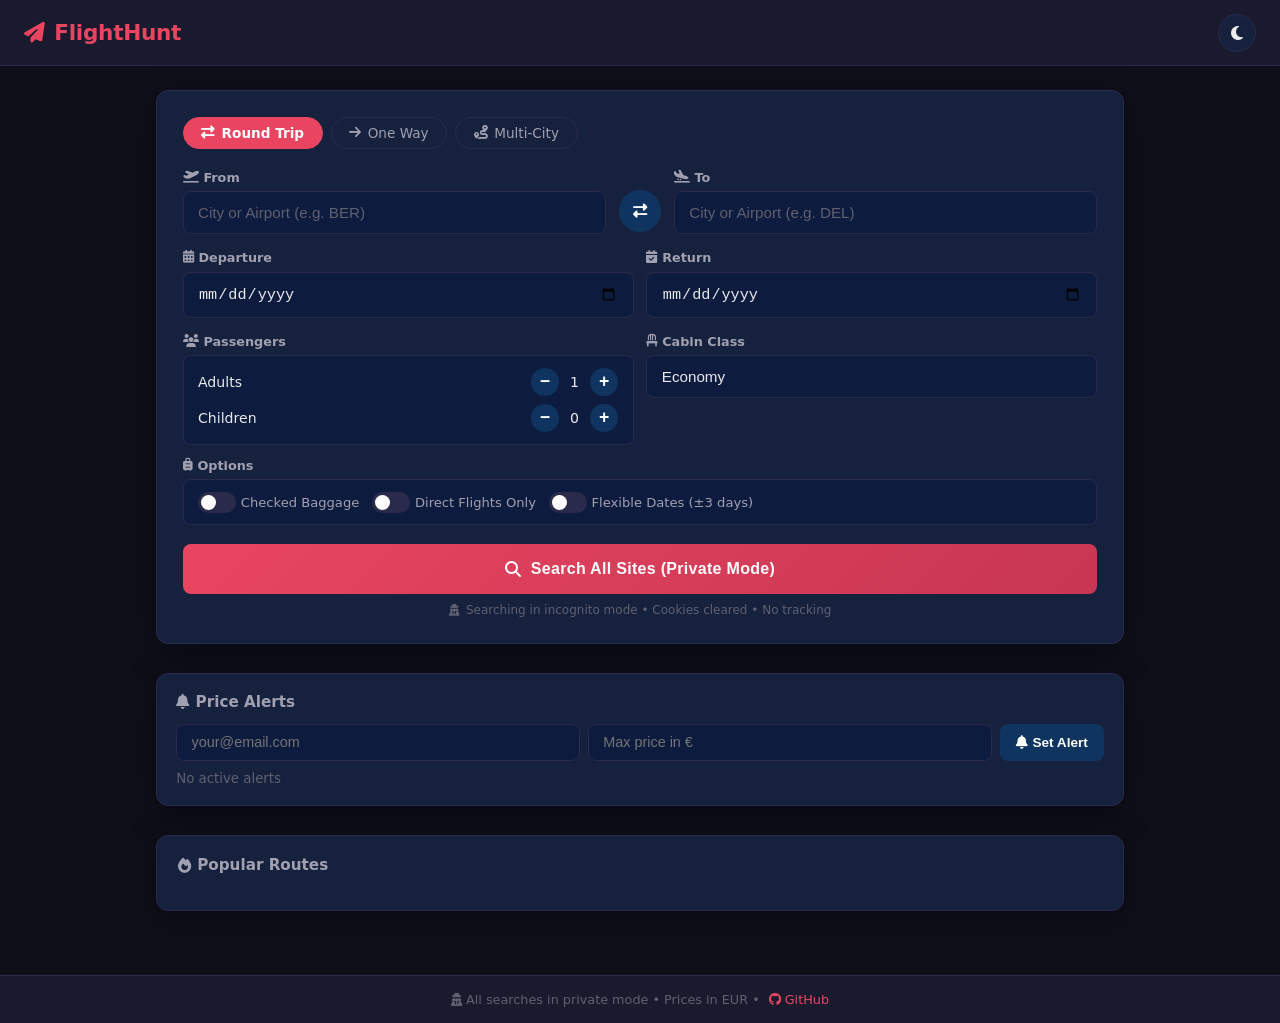
==== commit a74cd23a: "Update index.html" ====
--- a/index.html
+++ b/index.html
@@ -1,286 +1,1340 @@
 <!DOCTYPE html>
 <html lang="en">
 <head>
-  <meta charset="UTF-8" />
-  <meta name="viewport" content="width=device-width, initial-scale=1.0"/>
-  <meta name="theme-color" content="#1a1a2e"/>
-  <title>FlightHunt - Best Flight Prices</title>
-  <link rel="manifest" href="manifest.json"/>
-  <link rel="stylesheet" href="css/style.css"/>
-  <link rel="stylesheet" 
-    href="https://cdnjs.cloudflare.com/ajax/libs/font-awesome/6.5.0/css/all.min.css"/>
+<meta charset="UTF-8"/>
+<meta name="viewport" content="width=device-width, initial-scale=1.0"/>
+<meta name="theme-color" content="#1a1a2e"/>
+<title>FlightHunt - Best Flight Prices</title>
+<link rel="manifest" href="manifest.json"/>
+<link rel="stylesheet"
+  href="https://cdnjs.cloudflare.com/ajax/libs/font-awesome/6.5.0/css/all.min.css"
+  crossorigin="anonymous"/>
+<style>
+/* ============================================================
+   FLIGHTHUNT — ALL STYLES EMBEDDED
+   Dark mode (default) + Light mode
+   ============================================================ */
+
+/* ---------- CSS VARIABLES ---------- */
+:root {
+  --bg-primary:    #0f0f1a;
+  --bg-secondary:  #1a1a2e;
+  --bg-card:       #16213e;
+  --bg-input:      #0d1b3e;
+  --accent:        #e94560;
+  --accent-hover:  #c73652;
+  --accent-2:      #0f3460;
+  --text-primary:  #eaeaea;
+  --text-secondary:#a0a0b0;
+  --text-muted:    #606070;
+  --border:        #2a2a4a;
+  --success:       #4caf50;
+  --warning:       #ff9800;
+  --radius:        12px;
+  --radius-sm:     8px;
+  --shadow:        0 8px 32px rgba(0,0,0,0.4);
+  --transition:    all 0.3s ease;
+}
+
+/* ---------- LIGHT MODE ---------- */
+[data-theme="light"] {
+  --bg-primary:    #f0f4ff;
+  --bg-secondary:  #ffffff;
+  --bg-card:       #ffffff;
+  --bg-input:      #f5f7ff;
+  --accent:        #e94560;
+  --accent-hover:  #c73652;
+  --accent-2:      #3d5af1;
+  --text-primary:  #1a1a2e;
+  --text-secondary:#4a4a6a;
+  --text-muted:    #7878a0;
+  --border:        #dde3f5;
+  --success:       #2a9d5c;
+  --warning:       #e07b00;
+  --shadow:        0 4px 20px rgba(50,70,180,0.08);
+}
+[data-theme="light"] body {
+  background: linear-gradient(160deg, #f0f4ff 0%, #e8eeff 100%);
+}
+[data-theme="light"] .header {
+  background: rgba(255,255,255,0.97);
+  box-shadow: 0 2px 20px rgba(50,70,180,0.08);
+  border-bottom: 1px solid #e0e8ff;
+}
+[data-theme="light"] .search-card,
+[data-theme="light"] .alert-section,
+[data-theme="light"] .popular-routes,
+[data-theme="light"] .loading-state,
+[data-theme="light"] .calendar-view {
+  background: #ffffff;
+  border-color: #e0e8ff;
+  box-shadow: 0 4px 20px rgba(50,70,180,0.07);
+}
+[data-theme="light"] .result-card {
+  background: #ffffff;
+  border-color: #e0e8ff;
+  box-shadow: 0 2px 12px rgba(50,70,180,0.06);
+}
+[data-theme="light"] .result-card:hover {
+  border-color: var(--accent);
+  box-shadow: 0 6px 24px rgba(233,69,96,0.12);
+}
+[data-theme="light"] .best-deal-card {
+  background: linear-gradient(135deg,#fff 0%,#f0fff6 100%) !important;
+  border-color: #2a9d5c !important;
+  box-shadow: 0 4px 20px rgba(42,157,92,0.12) !important;
+}
+[data-theme="light"] .good-deal-card {
+  border-color: #e07b00 !important;
+}
+[data-theme="light"] .input-group input,
+[data-theme="light"] .input-group select {
+  background: #f5f7ff;
+  border-color: #dde3f5;
+  color: #1a1a2e;
+}
+[data-theme="light"] .input-group input:focus,
+[data-theme="light"] .input-group select:focus {
+  border-color: var(--accent);
+  background: #ffffff;
+  box-shadow: 0 0 0 3px rgba(233,69,96,0.1);
+}
+[data-theme="light"] .input-group label { color: #4a4a6a; }
+[data-theme="light"] .input-group input::placeholder { color: #aab0cc; }
+[data-theme="light"] .passenger-selector {
+  background: #f5f7ff;
+  border-color: #dde3f5;
+}
+[data-theme="light"] .pax-item { color: #1a1a2e; }
+[data-theme="light"] .count-btn {
+  background: #3d5af1;
+  color: white;
+}
+[data-theme="light"] .count-btn:hover { background: var(--accent); }
+[data-theme="light"] .toggles {
+  background: #f5f7ff;
+  border-color: #dde3f5;
+}
+[data-theme="light"] .toggle-label { color: #4a4a6a; }
+[data-theme="light"] .slider { background: #c8d0e8; }
+[data-theme="light"] .radio-pill span {
+  background: #f5f7ff;
+  border-color: #dde3f5;
+  color: #4a4a6a;
+}
+[data-theme="light"] .radio-pill span:hover {
+  border-color: var(--accent);
+  color: var(--accent);
+  background: #fff0f3;
+}
+[data-theme="light"] .swap-btn {
+  background: #3d5af1;
+  color: white;
+  border-color: #3d5af1;
+}
+[data-theme="light"] .swap-btn:hover { background: var(--accent); }
+[data-theme="light"] .airport-dropdown {
+  background: #ffffff;
+  border-color: #dde3f5;
+  box-shadow: 0 8px 32px rgba(50,70,180,0.12);
+}
+[data-theme="light"] .airport-item { border-bottom-color: #f0f4ff; }
+[data-theme="light"] .airport-item:hover { background: #f0f4ff; }
+[data-theme="light"] .airport-item .city-name { color: #1a1a2e; }
+[data-theme="light"] .airport-item .country-name { color: #7878a0; }
+[data-theme="light"] .filter-btn {
+  background: #f5f7ff;
+  border-color: #dde3f5;
+  color: #4a4a6a;
+}
+[data-theme="light"] .filter-btn:hover,
+[data-theme="light"] .filter-btn.active {
+  background: var(--accent);
+  border-color: var(--accent);
+  color: white;
+}
+[data-theme="light"] #maxStopsFilter {
+  background: #f5f7ff;
+  border-color: #dde3f5;
+  color: #4a4a6a;
+}
+[data-theme="light"] .view-btn {
+  background: #f5f7ff;
+  border-color: #dde3f5;
+  color: #4a4a6a;
+}
+[data-theme="light"] .view-btn.active {
+  background: #3d5af1;
+  border-color: #3d5af1;
+  color: white;
+}
+[data-theme="light"] .route-card {
+  background: #f5f7ff;
+  border-color: #dde3f5;
+}
+[data-theme="light"] .route-card:hover {
+  border-color: var(--accent);
+  background: #fff0f3;
+}
+[data-theme="light"] .alert-form input {
+  background: #f5f7ff;
+  border-color: #dde3f5;
+  color: #1a1a2e;
+}
+[data-theme="light"] .alert-form input::placeholder { color: #aab0cc; }
+[data-theme="light"] .alert-form button { background: #3d5af1; }
+[data-theme="light"] .alert-form button:hover { background: var(--accent); }
+[data-theme="light"] .alert-item {
+  background: #f5f7ff;
+  border-color: #dde3f5;
+  color: #1a1a2e;
+}
+[data-theme="light"] .site-status { color: #4a4a6a; }
+[data-theme="light"] .site-status.searching { color: #e07b00; border-color: #e07b00; }
+[data-theme="light"] .site-status.done { color: #2a9d5c; border-color: #2a9d5c; }
+[data-theme="light"] .spinner { border-color: #e0e8ff; border-top-color: var(--accent); }
+[data-theme="light"] .search-progress { background: #e0e8ff; }
+[data-theme="light"] .site-name-text { color: #1a1a2e; }
+[data-theme="light"] .site-note-text { color: #7878a0; }
+[data-theme="light"] .site-desc-text { color: #4a4a6a; }
+[data-theme="light"] .site-meta { color: #7878a0; }
+[data-theme="light"] .site-open-label { color: #7878a0; }
+[data-theme="light"] .private-label { color: #7878a0; }
+[data-theme="light"] .privacy-notice { color: #7878a0; }
+[data-theme="light"] .footer {
+  background: rgba(255,255,255,0.9);
+  border-top: 1px solid #e0e8ff;
+  color: #7878a0;
+}
+[data-theme="light"] .toast {
+  background: #ffffff;
+  border-color: #e0e8ff;
+  color: #1a1a2e;
+  box-shadow: 0 4px 20px rgba(50,70,180,0.12);
+}
+[data-theme="light"] .filter-bar h2 { color: #1a1a2e; }
+[data-theme="light"] .alert-section h3 { color: #4a4a6a; }
+[data-theme="light"] .popular-routes h3 { color: #4a4a6a; }
+[data-theme="light"] .header-actions button {
+  background: #f5f7ff;
+  border-color: #dde3f5;
+  color: #4a4a6a;
+}
+[data-theme="light"] .header-actions button:hover {
+  background: var(--accent);
+  color: white;
+  border-color: var(--accent);
+}
+
+/* ---------- RESET ---------- */
+*, *::before, *::after { margin:0; padding:0; box-sizing:border-box; }
+body {
+  font-family: 'Segoe UI', system-ui, -apple-system, sans-serif;
+  background: var(--bg-primary);
+  color: var(--text-primary);
+  min-height: 100vh;
+  transition: background 0.3s ease, color 0.3s ease;
+}
+::-webkit-scrollbar { width: 6px; }
+::-webkit-scrollbar-track { background: var(--bg-primary); }
+::-webkit-scrollbar-thumb { background: var(--accent-2); border-radius: 3px; }
+.hidden { display: none !important; }
+
+/* ---------- HEADER ---------- */
+.header {
+  background: var(--bg-secondary);
+  border-bottom: 1px solid var(--border);
+  padding: 0.85rem 1.5rem;
+  display: flex;
+  align-items: center;
+  justify-content: space-between;
+  position: sticky;
+  top: 0;
+  z-index: 100;
+  backdrop-filter: blur(12px);
+}
+.logo {
+  display: flex;
+  align-items: center;
+  gap: 0.6rem;
+  font-size: 1.35rem;
+  font-weight: 800;
+  color: var(--accent);
+  letter-spacing: -0.3px;
+}
+.logo i { font-size: 1.3rem; }
+.header-actions { display: flex; gap: 0.5rem; }
+.header-actions button {
+  background: var(--bg-card);
+  border: 1px solid var(--border);
+  color: var(--text-primary);
+  width: 38px;
+  height: 38px;
+  border-radius: 50%;
+  cursor: pointer;
+  transition: var(--transition);
+  font-size: 1rem;
+  display: flex;
+  align-items: center;
+  justify-content: center;
+}
+.header-actions button:hover {
+  background: var(--accent);
+  border-color: var(--accent);
+  color: white;
+}
+
+/* ---------- MAIN ---------- */
+.main-container {
+  max-width: 1000px;
+  margin: 0 auto;
+  padding: 1.5rem 1rem 4rem;
+  display: flex;
+  flex-direction: column;
+  gap: 1.8rem;
+}
+
+/* ---------- SEARCH CARD ---------- */
+.search-card {
+  background: var(--bg-card);
+  border: 1px solid var(--border);
+  border-radius: var(--radius);
+  padding: 1.6rem;
+  box-shadow: var(--shadow);
+}
+
+/* ---------- TRIP TYPE ---------- */
+.trip-type-row {
+  display: flex;
+  gap: 0.5rem;
+  flex-wrap: wrap;
+  margin-bottom: 1.3rem;
+}
+.radio-pill input { display: none; }
+.radio-pill span {
+  display: flex;
+  align-items: center;
+  gap: 0.4rem;
+  padding: 0.45rem 1.1rem;
+  border: 1.5px solid var(--border);
+  border-radius: 20px;
+  cursor: pointer;
+  font-size: 0.85rem;
+  font-weight: 500;
+  transition: var(--transition);
+  color: var(--text-secondary);
+  white-space: nowrap;
+}
+.radio-pill input:checked + span {
+  background: var(--accent);
+  border-color: var(--accent);
+  color: white;
+  font-weight: 700;
+}
+.radio-pill span:hover {
+  border-color: var(--accent);
+  color: var(--accent);
+}
+
+/* ---------- INPUT GROUPS ---------- */
+.airports-row {
+  display: grid;
+  grid-template-columns: 1fr auto 1fr;
+  gap: 0.8rem;
+  align-items: end;
+  margin-bottom: 1rem;
+}
+.dates-row {
+  display: grid;
+  grid-template-columns: 1fr 1fr;
+  gap: 0.8rem;
+  margin-bottom: 1rem;
+}
+.extra-row {
+  display: grid;
+  grid-template-columns: 1fr 1fr;
+  gap: 0.8rem;
+  margin-bottom: 1.2rem;
+}
+.input-group {
+  display: flex;
+  flex-direction: column;
+  gap: 0.4rem;
+  position: relative;
+}
+.input-group label {
+  font-size: 0.8rem;
+  color: var(--text-secondary);
+  font-weight: 600;
+  display: flex;
+  align-items: center;
+  gap: 0.3rem;
+}
+.input-group input,
+.input-group select {
+  background: var(--bg-input);
+  border: 1.5px solid var(--border);
+  color: var(--text-primary);
+  padding: 0.75rem 0.9rem;
+  border-radius: var(--radius-sm);
+  font-size: 0.95rem;
+  transition: var(--transition);
+  width: 100%;
+  -webkit-appearance: none;
+  appearance: none;
+}
+.input-group input:focus,
+.input-group select:focus {
+  outline: none;
+  border-color: var(--accent);
+  box-shadow: 0 0 0 3px rgba(233,69,96,0.15);
+}
+.input-group input::placeholder { color: var(--text-muted); }
+
+/* ---------- SWAP ---------- */
+.swap-btn {
+  background: var(--accent-2);
+  border: none;
+  color: white;
+  width: 42px;
+  height: 42px;
+  border-radius: 50%;
+  cursor: pointer;
+  transition: var(--transition);
+  font-size: 0.9rem;
+  align-self: flex-end;
+  margin-bottom: 2px;
+  display: flex;
+  align-items: center;
+  justify-content: center;
+}
+.swap-btn:hover {
+  background: var(--accent);
+  transform: rotate(180deg);
+}
+
+/* ---------- AIRPORT DROPDOWN ---------- */
+.airport-dropdown {
+  position: absolute;
+  top: calc(100% + 4px);
+  left: 0;
+  right: 0;
+  background: var(--bg-card);
+  border: 1.5px solid var(--border);
+  border-radius: var(--radius-sm);
+  z-index: 500;
+  max-height: 220px;
+  overflow-y: auto;
+  box-shadow: var(--shadow);
+}
+.airport-item {
+  padding: 0.65rem 0.9rem;
+  cursor: pointer;
+  display: flex;
+  justify-content: space-between;
+  align-items: center;
+  font-size: 0.87rem;
+  border-bottom: 1px solid var(--border);
+  transition: background 0.15s;
+}
+.airport-item:last-child { border-bottom: none; }
+.airport-item:hover { background: var(--accent-2); }
+.airport-item .iata {
+  font-weight: 800;
+  color: var(--accent);
+  font-size: 0.88rem;
+  background: rgba(233,69,96,0.1);
+  padding: 0.15rem 0.45rem;
+  border-radius: 4px;
+  flex-shrink: 0;
+}
+.airport-item .city-name {
+  color: var(--text-primary);
+  font-weight: 500;
+  font-size: 0.88rem;
+}
+.airport-item .country-name {
+  font-size: 0.72rem;
+  color: var(--text-muted);
+  margin-top: 1px;
+}
+
+/* ---------- PASSENGERS ---------- */
+.passenger-selector {
+  background: var(--bg-input);
+  border: 1.5px solid var(--border);
+  border-radius: var(--radius-sm);
+  padding: 0.5rem 0.9rem;
+}
+.pax-item {
+  display: flex;
+  justify-content: space-between;
+  align-items: center;
+  padding: 0.25rem 0;
+  font-size: 0.88rem;
+  color: var(--text-primary);
+}
+.counter {
+  display: flex;
+  align-items: center;
+  gap: 0.7rem;
+}
+.count-btn {
+  background: var(--accent-2);
+  border: none;
+  color: white;
+  width: 28px;
+  height: 28px;
+  border-radius: 50%;
+  cursor: pointer;
+  font-size: 1.1rem;
+  font-weight: 700;
+  line-height: 1;
+  transition: var(--transition);
+  display: flex;
+  align-items: center;
+  justify-content: center;
+}
+.count-btn:hover { background: var(--accent); }
+
+/* ---------- TOGGLES ---------- */
+.luggage-group { grid-column: 1 / -1; }
+.toggles {
+  display: flex;
+  flex-wrap: wrap;
+  gap: 0.8rem;
+  background: var(--bg-input);
+  border: 1.5px solid var(--border);
+  border-radius: var(--radius-sm);
+  padding: 0.7rem 0.9rem;
+}
+.toggle-switch {
+  display: flex;
+  align-items: center;
+  gap: 0.5rem;
+  cursor: pointer;
+  user-select: none;
+}
+.toggle-switch input { display: none; }
+.slider {
+  width: 38px;
+  height: 21px;
+  background: var(--border);
+  border-radius: 11px;
+  position: relative;
+  transition: var(--transition);
+  flex-shrink: 0;
+}
+.slider::after {
+  content: '';
+  position: absolute;
+  width: 15px;
+  height: 15px;
+  background: white;
+  border-radius: 50%;
+  top: 3px;
+  left: 3px;
+  transition: var(--transition);
+}
+.toggle-switch input:checked + .slider { background: var(--accent); }
+.toggle-switch input:checked + .slider::after { left: 20px; }
+.toggle-label {
+  font-size: 0.82rem;
+  color: var(--text-secondary);
+  font-weight: 500;
+}
+
+/* ---------- SEARCH BUTTON ---------- */
+.search-btn {
+  width: 100%;
+  background: linear-gradient(135deg, var(--accent) 0%, #c73652 100%);
+  color: white;
+  border: none;
+  padding: 1rem;
+  border-radius: var(--radius-sm);
+  font-size: 1rem;
+  font-weight: 700;
+  cursor: pointer;
+  display: flex;
+  align-items: center;
+  justify-content: center;
+  gap: 0.6rem;
+  transition: var(--transition);
+  letter-spacing: 0.3px;
+  margin-top: 0.3rem;
+}
+.search-btn:hover {
+  transform: translateY(-2px);
+  box-shadow: 0 8px 24px rgba(233,69,96,0.4);
+}
+.search-btn:active { transform: translateY(0); }
+.search-btn.loading { opacity: 0.8; pointer-events: none; }
+.privacy-notice {
+  text-align: center;
+  margin-top: 0.6rem;
+  font-size: 0.75rem;
+  color: var(--text-muted);
+  display: flex;
+  align-items: center;
+  justify-content: center;
+  gap: 0.4rem;
+}
+
+/* ---------- ALERT SECTION ---------- */
+.alert-section {
+  background: var(--bg-card);
+  border: 1px solid var(--border);
+  border-radius: var(--radius);
+  padding: 1.2rem;
+  box-shadow: var(--shadow);
+}
+.alert-section h3 {
+  font-size: 0.95rem;
+  color: var(--text-secondary);
+  margin-bottom: 0.8rem;
+  display: flex;
+  align-items: center;
+  gap: 0.4rem;
+  font-weight: 700;
+}
+.alert-form {
+  display: flex;
+  gap: 0.5rem;
+  flex-wrap: wrap;
+}
+.alert-form input {
+  flex: 1;
+  min-width: 130px;
+  background: var(--bg-input);
+  border: 1.5px solid var(--border);
+  color: var(--text-primary);
+  padding: 0.6rem 0.9rem;
+  border-radius: var(--radius-sm);
+  font-size: 0.9rem;
+  transition: var(--transition);
+}
+.alert-form input:focus {
+  outline: none;
+  border-color: var(--accent);
+}
+.alert-form button {
+  background: var(--accent-2);
+  border: none;
+  color: white;
+  padding: 0.6rem 1rem;
+  border-radius: var(--radius-sm);
+  cursor: pointer;
+  font-size: 0.85rem;
+  font-weight: 600;
+  transition: var(--transition);
+  white-space: nowrap;
+  display: flex;
+  align-items: center;
+  gap: 0.3rem;
+}
+.alert-form button:hover { background: var(--accent); }
+.active-alerts {
+  display: flex;
+  flex-direction: column;
+  gap: 0.4rem;
+  margin-top: 0.6rem;
+}
+.alert-item {
+  background: var(--bg-input);
+  border: 1px solid var(--border);
+  border-radius: var(--radius-sm);
+  padding: 0.5rem 0.8rem;
+  font-size: 0.82rem;
+  display: flex;
+  justify-content: space-between;
+  align-items: center;
+  color: var(--text-secondary);
+}
+.remove-alert {
+  background: none;
+  border: none;
+  color: var(--accent);
+  cursor: pointer;
+  font-size: 0.9rem;
+  padding: 0.1rem 0.3rem;
+  transition: var(--transition);
+}
+.remove-alert:hover { transform: scale(1.2); }
+
+/* ---------- RESULTS ---------- */
+.results-section {
+  display: flex;
+  flex-direction: column;
+  gap: 1rem;
+}
+.filter-bar {
+  display: flex;
+  justify-content: space-between;
+  align-items: center;
+  flex-wrap: wrap;
+  gap: 0.8rem;
+}
+.filter-bar h2 {
+  font-size: 1.1rem;
+  font-weight: 700;
+  color: var(--text-primary);
+}
+.filters {
+  display: flex;
+  gap: 0.4rem;
+  flex-wrap: wrap;
+  align-items: center;
+}
+.filter-btn {
+  background: var(--bg-card);
+  border: 1.5px solid var(--border);
+  color: var(--text-secondary);
+  padding: 0.4rem 0.9rem;
+  border-radius: 20px;
+  cursor: pointer;
+  font-size: 0.8rem;
+  font-weight: 500;
+  transition: var(--transition);
+  display: flex;
+  align-items: center;
+  gap: 0.3rem;
+}
+.filter-btn.active,
+.filter-btn:hover {
+  background: var(--accent);
+  border-color: var(--accent);
+  color: white;
+}
+#maxStopsFilter {
+  background: var(--bg-card);
+  border: 1.5px solid var(--border);
+  color: var(--text-secondary);
+  padding: 0.4rem 0.6rem;
+  border-radius: 20px;
+  font-size: 0.8rem;
+  cursor: pointer;
+  -webkit-appearance: none;
+}
+
+/* ---------- LOADING ---------- */
+.loading-state {
+  text-align: center;
+  padding: 2rem;
+  background: var(--bg-card);
+  border: 1px solid var(--border);
+  border-radius: var(--radius);
+  box-shadow: var(--shadow);
+}
+.spinner {
+  width: 50px;
+  height: 50px;
+  border: 3px solid var(--border);
+  border-top: 3px solid var(--accent);
+  border-radius: 50%;
+  animation: spin 1s linear infinite;
+  margin: 0 auto 1rem;
+}
+@keyframes spin { to { transform: rotate(360deg); } }
+.search-progress {
+  width: 100%;
+  background: var(--border);
+  border-radius: 10px;
+  height: 6px;
+  margin: 1rem 0;
+  overflow: hidden;
+}
+.progress-bar {
+  height: 100%;
+  background: linear-gradient(90deg, var(--accent), var(--accent-2));
+  border-radius: 10px;
+  width: 0%;
+  transition: width 0.5s ease;
+}
+.site-statuses {
+  display: flex;
+  flex-wrap: wrap;
+  gap: 0.4rem;
+  justify-content: center;
+  margin-top: 0.8rem;
+}
+.site-status {
+  padding: 0.25rem 0.6rem;
+  border-radius: 12px;
+  font-size: 0.72rem;
+  border: 1px solid var(--border);
+  color: var(--text-secondary);
+}
+.site-status.searching { border-color: var(--warning); color: var(--warning); }
+.site-status.done      { border-color: var(--success); color: var(--success); }
+
+/* ---------- RESULT CARDS ---------- */
+.results-grid {
+  display: flex;
+  flex-direction: column;
+  gap: 0.8rem;
+}
+.result-card {
+  background: var(--bg-card);
+  border: 1.5px solid var(--border);
+  border-radius: var(--radius);
+  padding: 1.1rem 1.3rem;
+  transition: var(--transition);
+  position: relative;
+  overflow: hidden;
+  display: grid;
+  grid-template-columns: 1fr auto;
+  gap: 1rem;
+  align-items: center;
+}
+.result-card:hover {
+  border-color: var(--accent);
+  transform: translateY(-2px);
+  box-shadow: 0 8px 24px rgba(233,69,96,0.15);
+}
+
+/* Best Deal */
+.best-deal-card {
+  border-color: var(--success) !important;
+  background: linear-gradient(135deg, var(--bg-card) 0%, rgba(76,175,80,0.06) 100%);
+}
+.best-deal-card:hover {
+  border-color: var(--success) !important;
+  box-shadow: 0 8px 24px rgba(76,175,80,0.2) !important;
+}
+.best-deal-badge {
+  position: absolute;
+  top: 0;
+  right: 0;
+  background: linear-gradient(135deg, #2a9d5c, #4caf50);
+  color: white;
+  font-size: 0.7rem;
+  font-weight: 800;
+  padding: 0.25rem 0.9rem;
+  border-radius: 0 var(--radius) 0 var(--radius-sm);
+  display: flex;
+  align-items: center;
+  gap: 0.3rem;
+  letter-spacing: 0.3px;
+}
+
+/* Good Deal */
+.good-deal-card { border-color: var(--warning) !important; }
+.good-deal-badge {
+  position: absolute;
+  top: 0;
+  right: 0;
+  background: linear-gradient(135deg, #e07b00, #ff9800);
+  color: white;
+  font-size: 0.7rem;
+  font-weight: 800;
+  padding: 0.25rem 0.9rem;
+  border-radius: 0 var(--radius) 0 var(--radius-sm);
+  display: flex;
+  align-items: center;
+  gap: 0.3rem;
+}
+
+.site-card-left {
+  display: flex;
+  flex-direction: column;
+  gap: 0.35rem;
+}
+.site-icon-name {
+  display: flex;
+  align-items: center;
+  gap: 0.8rem;
+}
+.site-name-text {
+  font-weight: 700;
+  font-size: 1rem;
+  color: var(--text-primary);
+}
+.site-note-text {
+  font-size: 0.75rem;
+  color: var(--text-muted);
+}
+.site-desc-text {
+  font-size: 0.8rem;
+  color: var(--text-secondary);
+  line-height: 1.5;
+}
+.site-meta {
+  display: flex;
+  gap: 0.8rem;
+  flex-wrap: wrap;
+  font-size: 0.75rem;
+  color: var(--text-muted);
+  margin-top: 0.15rem;
+}
+.site-meta span {
+  display: flex;
+  align-items: center;
+  gap: 0.25rem;
+}
+.site-card-right {
+  display: flex;
+  flex-direction: column;
+  align-items: center;
+  gap: 0.4rem;
+  min-width: 175px;
+}
+.site-open-label {
+  font-size: 0.72rem;
+  color: var(--text-muted);
+  text-align: center;
+  line-height: 1.4;
+}
+.book-btn {
+  color: white;
+  border: none;
+  padding: 0.75rem 1.2rem;
+  border-radius: var(--radius-sm);
+  cursor: pointer;
+  font-weight: 700;
+  font-size: 0.88rem;
+  transition: var(--transition);
+  white-space: nowrap;
+  display: flex;
+  align-items: center;
+  gap: 0.4rem;
+  width: 100%;
+  justify-content: center;
+}
+.book-btn:hover {
+  filter: brightness(1.15);
+  transform: scale(1.03);
+}
+.private-label {
+  font-size: 0.68rem;
+  color: var(--text-muted);
+  display: flex;
+  align-items: center;
+  gap: 0.25rem;
+}
+
+/* ---------- VIEW TOGGLES ---------- */
+.view-toggles {
+  display: flex;
+  gap: 0.5rem;
+  justify-content: flex-end;
+}
+.view-btn {
+  background: var(--bg-card);
+  border: 1.5px solid var(--border);
+  color: var(--text-secondary);
+  padding: 0.5rem 1rem;
+  border-radius: var(--radius-sm);
+  cursor: pointer;
+  font-size: 0.85rem;
+  transition: var(--transition);
+  display: flex;
+  align-items: center;
+  gap: 0.4rem;
+}
+.view-btn.active {
+  background: var(--accent-2);
+  border-color: var(--accent-2);
+  color: white;
+}
+
+/* ---------- CALENDAR ---------- */
+.calendar-view {
+  background: var(--bg-card);
+  border: 1px solid var(--border);
+  border-radius: var(--radius);
+  padding: 1rem;
+}
+.calendar-view h3 {
+  font-size: 0.95rem;
+  margin-bottom: 0.6rem;
+  color: var(--text-secondary);
+}
+#calendarGrid {
+  display: grid;
+  grid-template-columns: repeat(7, 1fr);
+  gap: 0.3rem;
+}
+.cal-cell {
+  background: var(--bg-input);
+  border: 1px solid var(--border);
+  border-radius: var(--radius-sm);
+  padding: 0.4rem;
+  text-align: center;
+  font-size: 0.75rem;
+  cursor: pointer;
+  transition: var(--transition);
+}
+.cal-cell:hover { border-color: var(--accent); }
+.cal-cell.cheapest {
+  border-color: var(--success);
+  background: rgba(76,175,80,0.1);
+}
+.cal-price { color: var(--accent); font-weight: 700; }
+.cal-date { color: var(--text-muted); font-size: 0.7rem; }
+
+/* ---------- POPULAR ROUTES ---------- */
+.popular-routes {
+  background: var(--bg-card);
+  border: 1px solid var(--border);
+  border-radius: var(--radius);
+  padding: 1.3rem;
+  box-shadow: var(--shadow);
+}
+.popular-routes h3 {
+  font-size: 0.95rem;
+  color: var(--text-secondary);
+  margin-bottom: 0.9rem;
+  display: flex;
+  align-items: center;
+  gap: 0.4rem;
+  font-weight: 700;
+}
+.routes-grid {
+  display: grid;
+  grid-template-columns: repeat(auto-fill, minmax(155px, 1fr));
+  gap: 0.6rem;
+}
+.route-card {
+  background: var(--bg-input);
+  border: 1.5px solid var(--border);
+  border-radius: var(--radius-sm);
+  padding: 0.85rem;
+  cursor: pointer;
+  transition: var(--transition);
+  text-align: center;
+}
+.route-card:hover {
+  border-color: var(--accent);
+  transform: translateY(-2px);
+  box-shadow: 0 4px 16px rgba(233,69,96,0.15);
+}
+.route-from-to {
+  font-weight: 700;
+  font-size: 0.88rem;
+  color: var(--text-primary);
+}
+.route-price {
+  font-size: 0.82rem;
+  color: var(--accent);
+  font-weight: 700;
+  margin-top: 0.2rem;
+}
+.route-airline {
+  font-size: 0.7rem;
+  color: var(--text-muted);
+  margin-top: 0.15rem;
+}
+
+/* ---------- TOAST ---------- */
+.toast {
+  position: fixed;
+  bottom: 1.5rem;
+  left: 50%;
+  transform: translateX(-50%);
+  background: var(--bg-card);
+  border: 1px solid var(--border);
+  border-radius: var(--radius-sm);
+  padding: 0.8rem 1.5rem;
+  font-size: 0.88rem;
+  font-weight: 500;
+  box-shadow: var(--shadow);
+  z-index: 2000;
+  white-space: nowrap;
+  animation: toastIn 0.3s ease;
+}
+@keyframes toastIn {
+  from { opacity:0; transform: translateX(-50%) translateY(10px); }
+  to   { opacity:1; transform: translateX(-50%) translateY(0); }
+}
+
+/* ---------- FOOTER ---------- */
+.footer {
+  background: var(--bg-secondary);
+  border-top: 1px solid var(--border);
+  padding: 1rem;
+  text-align: center;
+  font-size: 0.8rem;
+  color: var(--text-muted);
+}
+.footer a {
+  color: var(--accent);
+  text-decoration: none;
+  margin-left: 0.3rem;
+}
+.footer a:hover { text-decoration: underline; }
+
+/* ---------- RESPONSIVE ---------- */
+@media (max-width: 700px) {
+  .airports-row {
+    grid-template-columns: 1fr;
+    position: relative;
+    padding-right: 50px;
+  }
+  .swap-btn {
+    position: absolute;
+    right: 0;
+    top: 50%;
+    transform: translateY(-50%);
+    z-index: 10;
+  }
+  .dates-row { grid-template-columns: 1fr; }
+  .extra-row { grid-template-columns: 1fr; }
+  .result-card { grid-template-columns: 1fr; }
+  .site-card-right { width: 100%; }
+  .book-btn { width: 100%; }
+  .routes-grid { grid-template-columns: repeat(2, 1fr); }
+  .filter-bar { flex-direction: column; align-items: flex-start; }
+  .view-toggles { justify-content: flex-start; }
+}
+@media (max-width: 420px) {
+  .radio-pill span { padding: 0.35rem 0.7rem; font-size: 0.78rem; }
+  .search-card { padding: 1rem; }
+  .main-container { padding: 1rem 0.75rem 3rem; }
+  .trip-type-row { gap: 0.3rem; }
+}
+</style>
 </head>
 <body>
-  <div id="app">
-
-    <!-- HEADER -->
-    <header class="header">
-      <div class="logo">
-        <i class="fas fa-paper-plane"></i>
-        <span>FlightHunt</span>
+<div id="app">
+
+<!-- HEADER -->
+<header class="header">
+  <div class="logo">
+    <i class="fas fa-paper-plane"></i>
+    <span>FlightHunt</span>
+  </div>
+  <div class="header-actions">
+    <button id="darkToggle" title="Toggle theme">
+      <i class="fas fa-moon"></i>
+    </button>
+    <button id="installBtn" class="hidden" title="Install App">
+      <i class="fas fa-download"></i>
+    </button>
+  </div>
+</header>
+
+<!-- MAIN -->
+<main class="main-container">
+
+  <!-- SEARCH CARD -->
+  <div class="search-card">
+
+    <!-- TRIP TYPE -->
+    <div class="trip-type-row">
+      <label class="radio-pill">
+        <input type="radio" name="tripType" value="roundtrip" checked/>
+        <span><i class="fas fa-exchange-alt"></i> Round Trip</span>
+      </label>
+      <label class="radio-pill">
+        <input type="radio" name="tripType" value="oneway"/>
+        <span><i class="fas fa-arrow-right"></i> One Way</span>
+      </label>
+      <label class="radio-pill">
+        <input type="radio" name="tripType" value="multicity"/>
+        <span><i class="fas fa-route"></i> Multi-City</span>
+      </label>
+    </div>
+
+    <form id="searchForm">
+
+      <!-- AIRPORTS -->
+      <div class="airports-row">
+        <div class="input-group">
+          <label><i class="fas fa-plane-departure"></i> From</label>
+          <input type="text" id="origin"
+            placeholder="City or Airport (e.g. BER)"
+            autocomplete="off"/>
+          <div class="airport-dropdown hidden" id="originDropdown"></div>
+        </div>
+
+        <button type="button" id="swapBtn" class="swap-btn" title="Swap airports">
+          <i class="fas fa-exchange-alt"></i>
+        </button>
+
+        <div class="input-group">
+          <label><i class="fas fa-plane-arrival"></i> To</label>
+          <input type="text" id="destination"
+            placeholder="City or Airport (e.g. DEL)"
+            autocomplete="off"/>
+          <div class="airport-dropdown hidden" id="destDropdown"></div>
+        </div>
       </div>
-      <div class="header-actions">
-        <button id="darkToggle" title="Toggle theme">
-          <i class="fas fa-moon"></i>
-        </button>
-        <button id="installBtn" class="hidden" title="Install App">
-          <i class="fas fa-download"></i>
-        </button>
+
+      <!-- DATES -->
+      <div class="dates-row">
+        <div class="input-group">
+          <label><i class="fas fa-calendar-alt"></i> Departure</label>
+          <input type="date" id="departDate"/>
+        </div>
+        <div class="input-group" id="returnDateGroup">
+          <label><i class="fas fa-calendar-check"></i> Return</label>
+          <input type="date" id="returnDate"/>
+        </div>
       </div>
-    </header>
-
-    <!-- MAIN SEARCH CARD -->
-    <main class="main-container">
-      <div class="search-card">
-
-        <!-- TRIP TYPE -->
-        <div class="trip-type-row">
-          <label class="radio-pill">
-            <input type="radio" name="tripType" value="roundtrip" checked/>
-            <span><i class="fas fa-exchange-alt"></i> Round Trip</span>
-          </label>
-          <label class="radio-pill">
-            <input type="radio" name="tripType" value="oneway"/>
-            <span><i class="fas fa-arrow-right"></i> One Way</span>
-          </label>
-          <label class="radio-pill">
-            <input type="radio" name="tripType" value="multicity"/>
-            <span><i class="fas fa-route"></i> Multi-City</span>
-          </label>
-        </div>
-
-        <!-- FLIGHT FORM -->
-        <form id="searchForm">
-
-          <!-- AIRPORTS ROW -->
-          <div class="airports-row">
-            <div class="input-group">
-              <label><i class="fas fa-plane-departure"></i> From</label>
-              <input type="text" id="origin" placeholder="City or Airport (e.g. BER)"
-                autocomplete="off" list="originSuggestions" required/>
-              <datalist id="originSuggestions"></datalist>
-              <div class="airport-dropdown hidden" id="originDropdown"></div>
-            </div>
-
-            <button type="button" id="swapBtn" class="swap-btn" title="Swap airports">
-              <i class="fas fa-exchange-alt"></i>
-            </button>
-
-            <div class="input-group">
-              <label><i class="fas fa-plane-arrival"></i> To</label>
-              <input type="text" id="destination" placeholder="City or Airport (e.g. DEL)"
-                autocomplete="off" list="destSuggestions" required/>
-              <datalist id="destSuggestions"></datalist>
-              <div class="airport-dropdown hidden" id="destDropdown"></div>
-            </div>
-          </div>
-
-          <!-- DATES ROW -->
-          <div class="dates-row">
-            <div class="input-group">
-              <label><i class="fas fa-calendar-alt"></i> Departure</label>
-              <input type="date" id="departDate" required/>
-            </div>
-            <div class="input-group" id="returnDateGroup">
-              <label><i class="fas fa-calendar-check"></i> Return</label>
-              <input type="date" id="returnDate"/>
-            </div>
-          </div>
-
-          <!-- PASSENGERS & CLASS ROW -->
-          <div class="extra-row">
-            <div class="input-group">
-              <label><i class="fas fa-users"></i> Passengers</label>
-              <div class="passenger-selector">
-                <div class="pax-item">
-                  <span>Adults</span>
-                  <div class="counter">
-                    <button type="button" class="count-btn" data-type="adults" data-action="minus">−</button>
-                    <span id="adultsCount">1</span>
-                    <button type="button" class="count-btn" data-type="adults" data-action="plus">+</button>
-                  </div>
-                </div>
-                <div class="pax-item">
-                  <span>Children</span>
-                  <div class="counter">
-                    <button type="button" class="count-btn" data-type="children" data-action="minus">−</button>
-                    <span id="childrenCount">0</span>
-                    <button type="button" class="count-btn" data-type="children" data-action="plus">+</button>
-                  </div>
-                </div>
+
+      <!-- PASSENGERS + CLASS -->
+      <div class="extra-row">
+        <div class="input-group">
+          <label><i class="fas fa-users"></i> Passengers</label>
+          <div class="passenger-selector">
+            <div class="pax-item">
+              <span>Adults</span>
+              <div class="counter">
+                <button type="button" class="count-btn"
+                  data-type="adults" data-action="minus">−</button>
+                <span id="adultsCount">1</span>
+                <button type="button" class="count-btn"
+                  data-type="adults" data-action="plus">+</button>
               </div>
             </div>
-
-            <div class="input-group">
-              <label><i class="fas fa-chair"></i> Cabin Class</label>
-              <select id="cabinClass">
-                <option value="economy">Economy</option>
-                <option value="premium_economy">Premium Economy</option>
-                <option value="business">Business</option>
-                <option value="first">First Class</option>
-              </select>
-            </div>
-
-            <!-- LUGGAGE TOGGLE -->
-            <div class="input-group luggage-group">
-              <label><i class="fas fa-suitcase-rolling"></i> Options</label>
-              <div class="toggles">
-                <label class="toggle-switch">
-                  <input type="checkbox" id="checkedBaggage"/>
-                  <span class="slider"></span>
-                  <span class="toggle-label">Checked Baggage</span>
-                </label>
-                <label class="toggle-switch">
-                  <input type="checkbox" id="directOnly"/>
-                  <span class="slider"></span>
-                  <span class="toggle-label">Direct Flights Only</span>
-                </label>
-                <label class="toggle-switch">
-                  <input type="checkbox" id="flexDates"/>
-                  <span class="slider"></span>
-                  <span class="toggle-label">Flexible Dates (±3 days)</span>
-                </label>
+            <div class="pax-item">
+              <span>Children</span>
+              <div class="counter">
+                <button type="button" class="count-btn"
+                  data-type="children" data-action="minus">−</button>
+                <span id="childrenCount">0</span>
+                <button type="button" class="count-btn"
+                  data-type="children" data-action="plus">+</button>
               </div>
             </div>
           </div>
-
-          <!-- SEARCH BUTTON -->
-          <button type="submit" class="search-btn" id="searchBtn">
-            <i class="fas fa-search"></i>
-            <span>Search All Sites (Private Mode)</span>
-          </button>
-
-          <!-- PRIVACY NOTICE -->
-          <div class="privacy-notice">
-            <i class="fas fa-user-secret"></i>
-            Searching in incognito mode • Cookies cleared • No tracking
-          </div>
-        </form>
-      </div>
-
-      <!-- PRICE ALERT SECTION -->
-      <div class="alert-section">
-        <h3><i class="fas fa-bell"></i> Price Alerts</h3>
-        <div class="alert-form">
-          <input type="email" id="alertEmail" placeholder="your@email.com"/>
-          <input type="number" id="alertPrice" placeholder="Max price in €"/>
-          <button type="button" id="setAlertBtn">
-            <i class="fas fa-bell"></i> Set Alert
-          </button>
         </div>
-        <div id="activeAlerts" class="active-alerts"></div>
-      </div>
-
-      <!-- RESULTS SECTION -->
-      <section id="resultsSection" class="results-section hidden">
-
-        <!-- FILTER BAR -->
-        <div class="filter-bar">
-          <h2 id="resultsTitle">Search Results</h2>
-          <div class="filters">
-            <button class="filter-btn active" data-sort="price">
-              <i class="fas fa-euro-sign"></i> Price
-            </button>
-            <button class="filter-btn" data-sort="duration">
-              <i class="fas fa-clock"></i> Duration
-            </button>
-            <button class="filter-btn" data-sort="stops">
-              <i class="fas fa-map-marker-alt"></i> Stops
-            </button>
-            <select id="maxStopsFilter">
-              <option value="any">Any stops</option>
-              <option value="0">Direct only</option>
-              <option value="1">Max 1 stop</option>
-              <option value="2">Max 2 stops</option>
-            </select>
-          </div>
+
+        <div class="input-group">
+          <label><i class="fas fa-chair"></i> Cabin Class</label>
+          <select id="cabinClass">
+            <option value="economy">Economy</option>
+            <option value="premium_economy">Premium Economy</option>
+            <option value="business">Business</option>
+            <option value="first">First Class</option>
+          </select>
         </div>
 
-        <!-- LOADING STATE -->
-        <div id="loadingState" class="loading-state hidden">
-          <div class="spinner"></div>
-          <p id="loadingText">Searching across all sites...</p>
-          <div class="search-progress">
-            <div id="progressBar" class="progress-bar"></div>
-          </div>
-          <div id="siteStatuses" class="site-statuses"></div>
-        </div>
-
-        <!-- RESULTS GRID -->
-        <div id="resultsGrid" class="results-grid"></div>
-
-        <!-- CALENDAR VIEW -->
-        <div id="calendarView" class="calendar-view hidden">
-          <h3>Price Calendar</h3>
-          <div id="calendarGrid"></div>
-        </div>
-
-        <!-- VIEW TOGGLES -->
-        <div class="view-toggles">
-          <button id="listViewBtn" class="view-btn active">
-            <i class="fas fa-list"></i> List
-          </button>
-          <button id="calendarViewBtn" class="view-btn">
-            <i class="fas fa-calendar"></i> Calendar
-          </button>
-        </div>
-
-      </section>
-
-      <!-- POPULAR ROUTES -->
-      <section class="popular-routes">
-        <h3><i class="fas fa-fire"></i> Popular Routes</h3>
-        <div class="routes-grid" id="popularRoutes"></div>
-      </section>
-
-    </main>
-
-    <!-- FOOTER -->
-    <footer class="footer">
-      <p>
-        <i class="fas fa-user-secret"></i> All searches done in private mode
-        • Prices in EUR • 
-        <a href="https://github.com/yourusername/flighthunt" target="_blank">
-          <i class="fab fa-github"></i> GitHub
-        </a>
-      </p>
-    </footer>
-
-    <!-- MODAL for booking redirect -->
-    <div id="bookingModal" class="modal hidden">
-      <div class="modal-content">
-        <div class="modal-header">
-          <h3><i class="fas fa-external-link-alt"></i> Opening Booking Site</h3>
-          <button id="closeModal"><i class="fas fa-times"></i></button>
-        </div>
-        <div class="modal-body">
-          <p id="modalMessage">Taking you to the booking page...</p>
-          <div class="modal-warning">
-            <i class="fas fa-info-circle"></i>
-            <small>
-              Opening in a new tab. The site will open without tracking cookies. 
-              You'll be taken directly to the search results page.
-            </small>
-          </div>
-          <div class="modal-actions">
-            <button id="confirmBooking" class="confirm-btn">
-              <i class="fas fa-external-link-alt"></i> Open Booking Page
-            </button>
-            <button id="copyLink" class="copy-btn">
-              <i class="fas fa-copy"></i> Copy Link
-            </button>
+        <div class="input-group luggage-group">
+          <label><i class="fas fa-suitcase-rolling"></i> Options</label>
+          <div class="toggles">
+            <label class="toggle-switch">
+              <input type="checkbox" id="checkedBaggage"/>
+              <span class="slider"></span>
+              <span class="toggle-label">Checked Baggage</span>
+            </label>
+            <label class="toggle-switch">
+              <input type="checkbox" id="directOnly"/>
+              <span class="slider"></span>
+              <span class="toggle-label">Direct Flights Only</span>
+            </label>
+            <label class="toggle-switch">
+              <input type="checkbox" id="flexDates"/>
+              <span class="slider"></span>
+              <span class="toggle-label">Flexible Dates (±3 days)</span>
+            </label>
           </div>
         </div>
       </div>
+
+      <!-- SEARCH BUTTON -->
+      <button type="submit" class="search-btn" id="searchBtn">
+        <i class="fas fa-search"></i>
+        <span>Search All Sites (Private Mode)</span>
+      </button>
+
+      <div class="privacy-notice">
+        <i class="fas fa-user-secret"></i>
+        Searching in incognito mode • Cookies cleared • No tracking
+      </div>
+
+    </form>
+  </div>
+
+  <!-- PRICE ALERTS -->
+  <div class="alert-section">
+    <h3><i class="fas fa-bell"></i> Price Alerts</h3>
+    <div class="alert-form">
+      <input type="email" id="alertEmail" placeholder="your@email.com"/>
+      <input type="number" id="alertPrice" placeholder="Max price in €"/>
+      <button type="button" id="setAlertBtn">
+        <i class="fas fa-bell"></i> Set Alert
+      </button>
     </div>
-
-    <!-- TOAST NOTIFICATION -->
-    <div id="toast" class="toast hidden"></div>
-
-  </div><!-- end #app -->
-
-  <script src="js/utils.js"></script>
-  <script src="js/scrapers.js"></script>
-  <script src="js/app.js"></script>
+    <div id="activeAlerts" class="active-alerts">
+      <small style="color:var(--text-muted)">No active alerts</small>
+    </div>
+  </div>
+
+  <!-- RESULTS -->
+  <section id="resultsSection" class="results-section hidden">
+
+    <div class="filter-bar">
+      <h2 id="resultsTitle">Search Results</h2>
+      <div class="filters">
+        <button class="filter-btn active" data-sort="price">
+          <i class="fas fa-euro-sign"></i> Price
+        </button>
+        <button class="filter-btn" data-sort="duration">
+          <i class="fas fa-clock"></i> Duration
+        </button>
+        <select id="maxStopsFilter">
+          <option value="any">Any stops</option>
+          <option value="0">Direct only</option>
+          <option value="1">Max 1 stop</option>
+        </select>
+      </div>
+    </div>
+
+    <div id="loadingState" class="loading-state hidden">
+      <div class="spinner"></div>
+      <p id="loadingText">Searching across all sites privately...</p>
+      <div class="search-progress">
+        <div id="progressBar" class="progress-bar"></div>
+      </div>
+      <div id="siteStatuses" class="site-statuses"></div>
+    </div>
+
+    <div class="view-toggles">
+      <button id="listViewBtn" class="view-btn active">
+        <i class="fas fa-list"></i> List
+      </button>
+      <button id="calendarViewBtn" class="view-btn">
+        <i class="fas fa-calendar"></i> Calendar
+      </button>
+    </div>
+
+    <div id="resultsGrid" class="results-grid"></div>
+
+    <div id="calendarView" class="calendar-view hidden">
+      <h3><i class="fas fa-calendar-alt"></i> Price Calendar</h3>
+      <div id="calendarGrid"></div>
+    </div>
+
+  </section>
+
+  <!-- POPULAR ROUTES -->
+  <section class="popular-routes">
+    <h3><i class="fas fa-fire"></i> Popular Routes</h3>
+    <div class="routes-grid" id="popularRoutes"></div>
+  </section>
+
+</main>
+
+<!-- FOOTER -->
+<footer class="footer">
+  <p>
+    <i class="fas fa-user-secret"></i>
+    All searches in private mode • Prices in EUR •
+    <a href="https://github.com/movliksenjaliya/flighthunt" target="_blank">
+      <i class="fab fa-github"></i> GitHub
+    </a>
+  </p>
+</footer>
+
+<!-- TOAST -->
+<div id="toast" class="toast hidden"></div>
+
+</div>
+
+<!-- SCRIPTS — capital JS to match your repo folders -->
+<script src="JS/utils.js"></script>
+<script src="JS/scrapers.js"></script>
+<script src="JS/app.js"></script>
 </body>
 </html>
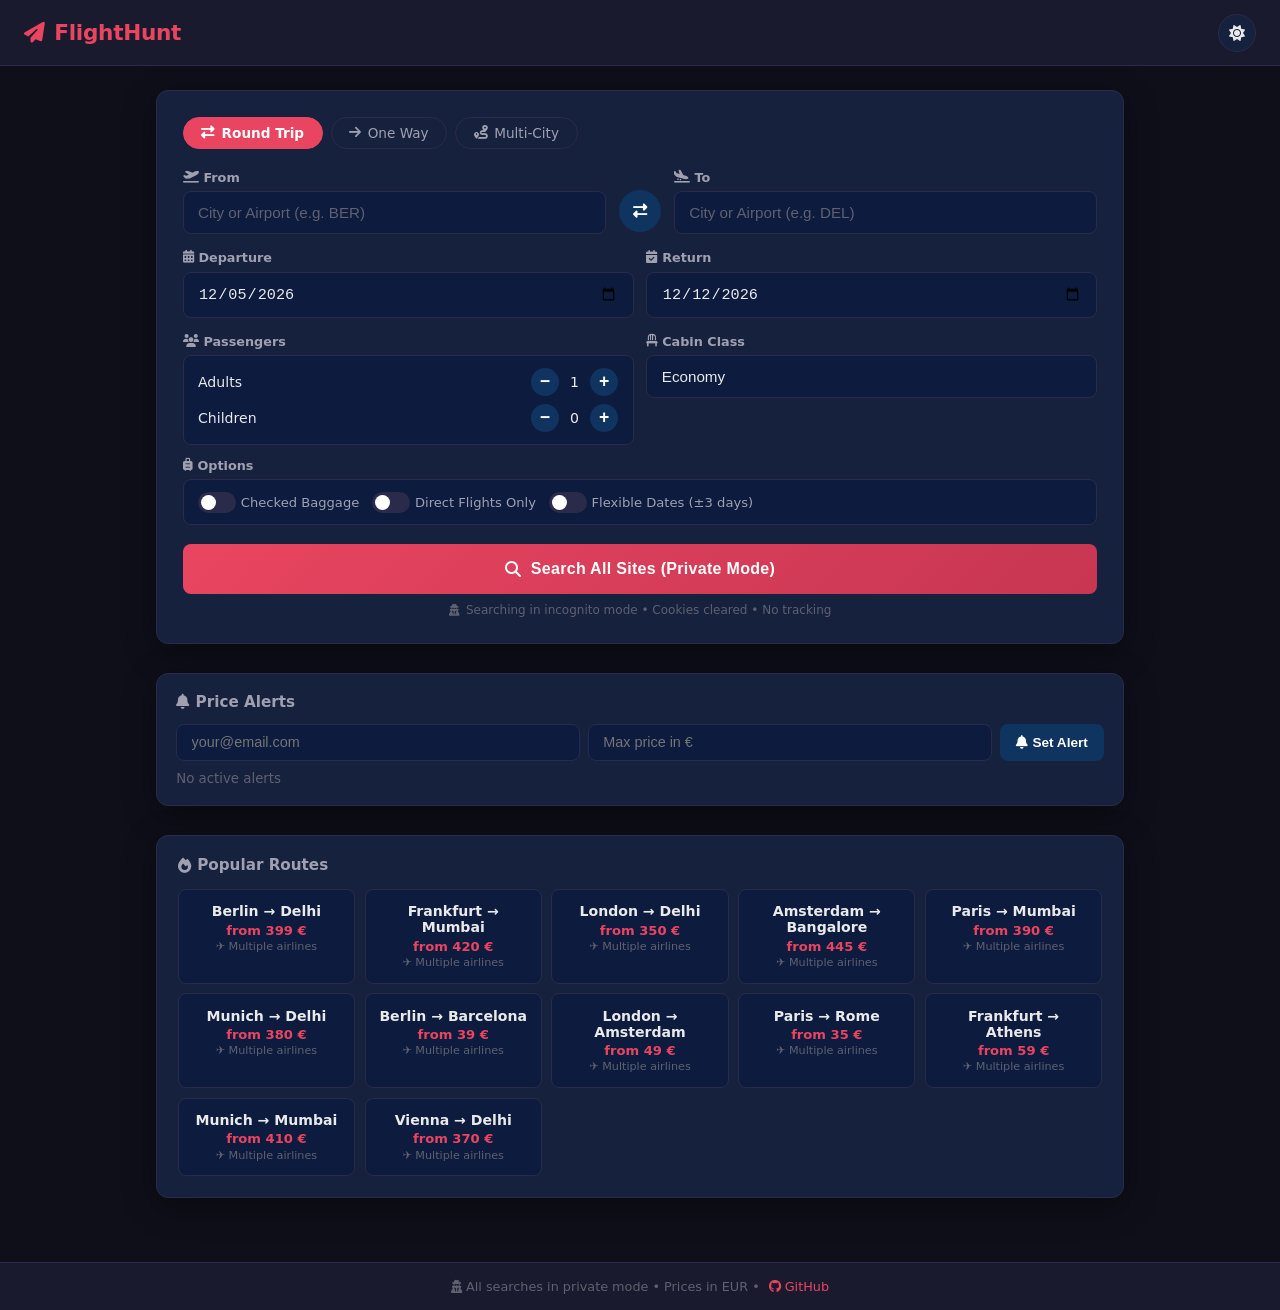
==== commit 0e0740d5: "Update index.html" ====
--- a/index.html
+++ b/index.html
@@ -1332,9 +1332,9 @@
 
 </div>
 
-<!-- SCRIPTS — capital JS to match your repo folders -->
-<script src="JS/utils.js"></script>
-<script src="JS/scrapers.js"></script>
-<script src="JS/app.js"></script>
+<!-- SCRIPTS -->
+<script src="js/utils.js"></script>
+<script src="js/scrapers.js"></script>
+<script src="js/app.js"></script>
 </body>
 </html>
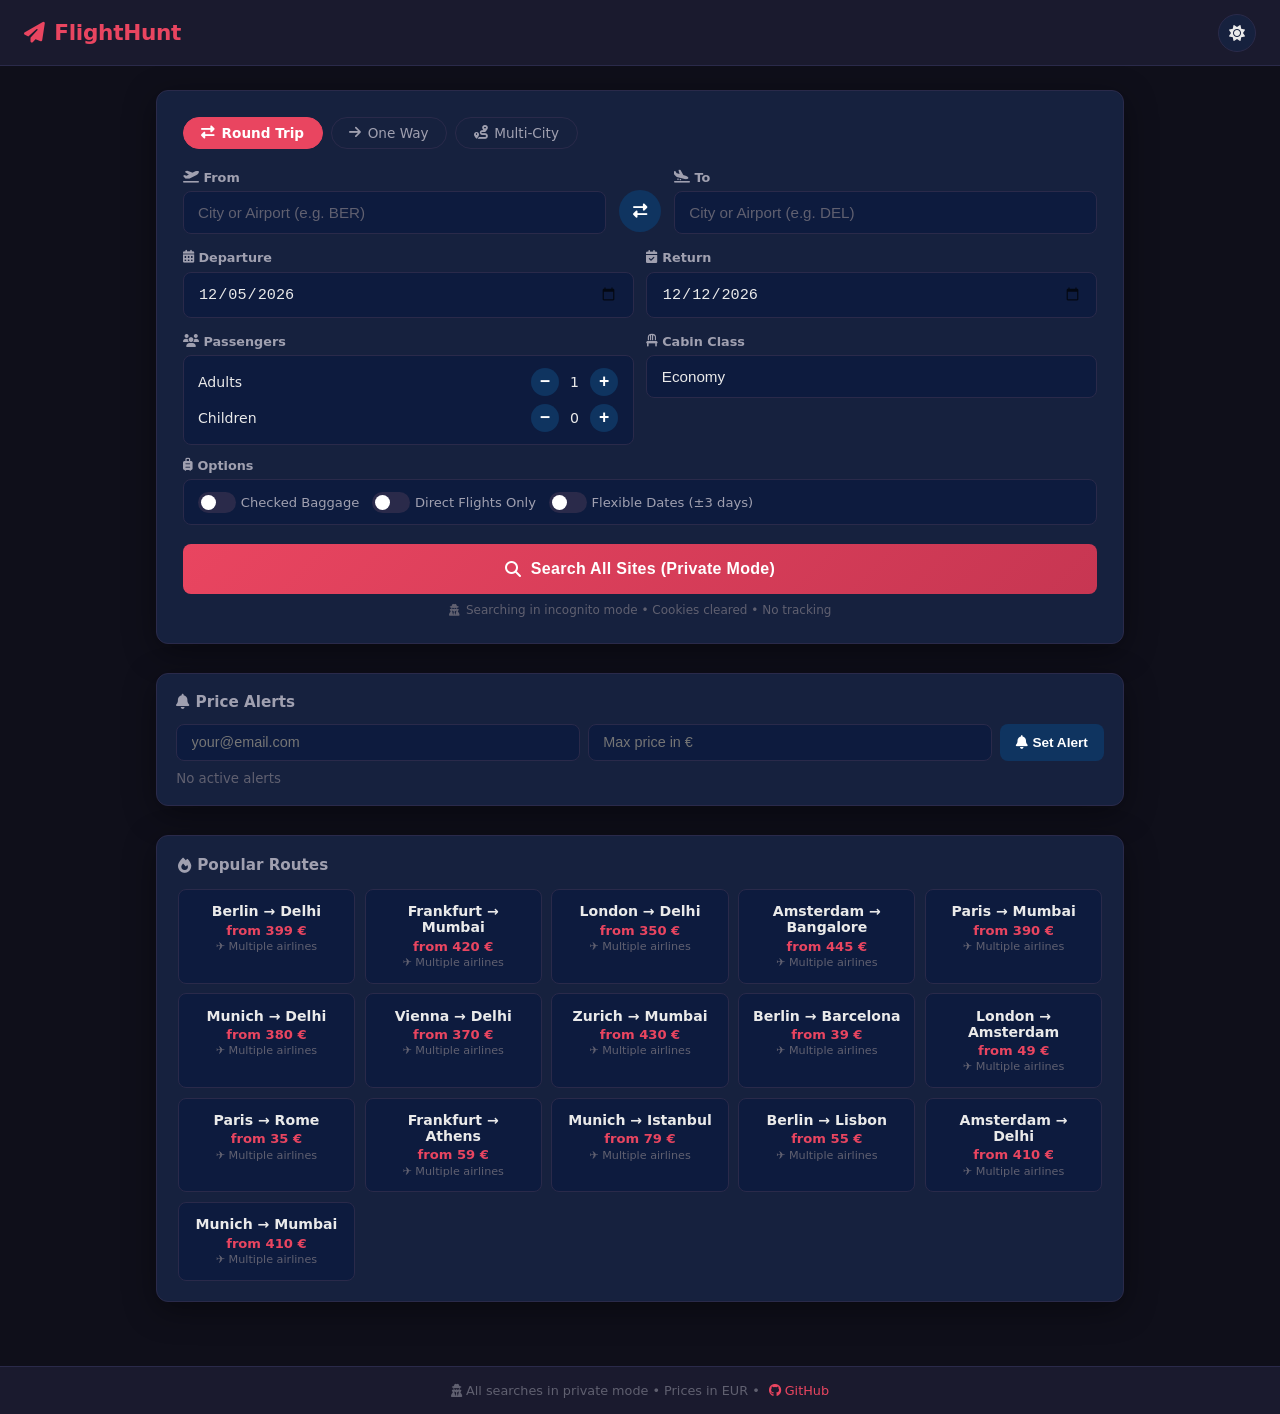
==== commit 88faeb57: "Update index.html" ====
--- a/index.html
+++ b/index.html
@@ -239,7 +239,32 @@
 ::-webkit-scrollbar-track { background: var(--bg-primary); }
 ::-webkit-scrollbar-thumb { background: var(--accent-2); border-radius: 3px; }
 .hidden { display: none !important; }
-
+  
+/* ---- DATE INPUT CALENDAR ICON — white ---- */
+input[type="date"]::-webkit-calendar-picker-indicator {
+  filter: invert(1);
+  opacity: 0.7;
+  cursor: pointer;
+}
+
+input[type="date"]::-webkit-calendar-picker-indicator:hover {
+  opacity: 1;
+}
+
+/* Firefox */
+input[type="date"] {
+  color-scheme: dark;
+}
+
+/* Light mode — keep icon visible */
+[data-theme="light"] input[type="date"]::-webkit-calendar-picker-indicator {
+  filter: invert(0.3);
+  opacity: 0.6;
+}
+
+[data-theme="light"] input[type="date"] {
+  color-scheme: light;
+}
 /* ---------- HEADER ---------- */
 .header {
   background: var(--bg-secondary);
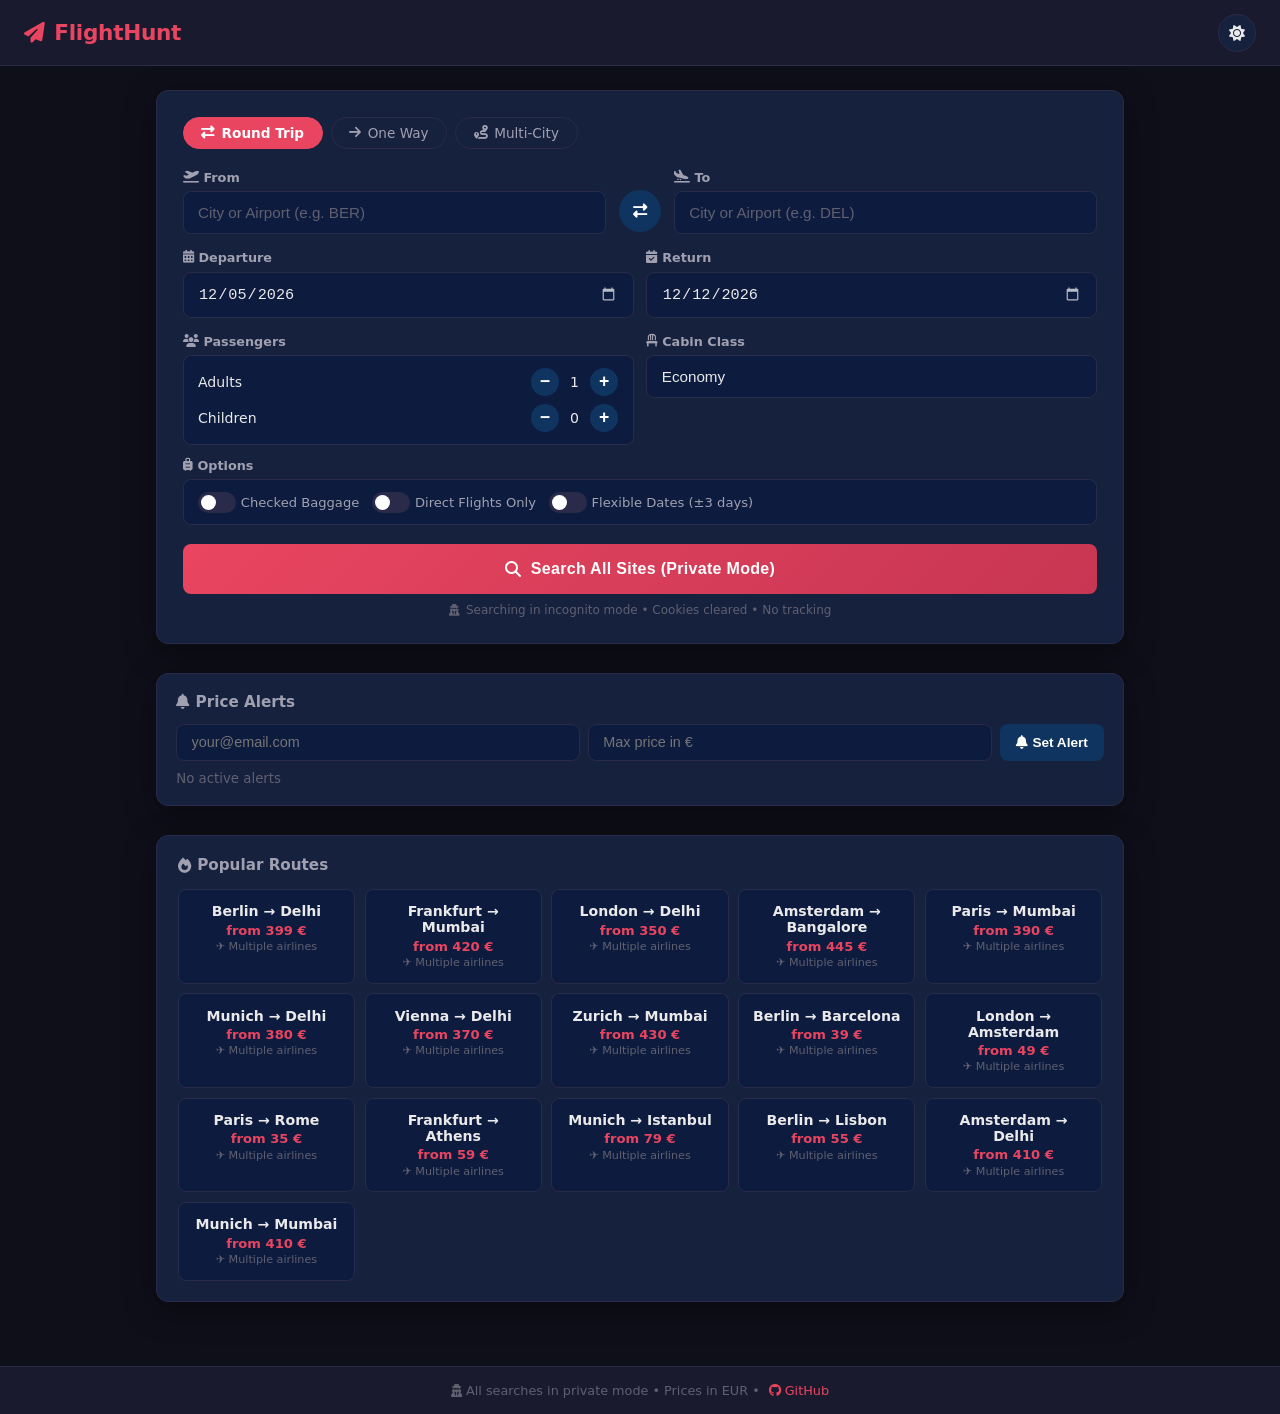
==== commit 42b8b76b: "Update index.html" ====
--- a/index.html
+++ b/index.html
@@ -11,11 +11,9 @@
   crossorigin="anonymous"/>
 <style>
 /* ============================================================
-   FLIGHTHUNT — ALL STYLES EMBEDDED
-   Dark mode (default) + Light mode
+   FLIGHTHUNT — COMPLETE STYLES v5.0
    ============================================================ */
 
-/* ---------- CSS VARIABLES ---------- */
 :root {
   --bg-primary:    #0f0f1a;
   --bg-secondary:  #1a1a2e;
@@ -36,7 +34,7 @@
   --transition:    all 0.3s ease;
 }
 
-/* ---------- LIGHT MODE ---------- */
+/* ---- LIGHT MODE ---- */
 [data-theme="light"] {
   --bg-primary:    #f0f4ff;
   --bg-secondary:  #ffffff;
@@ -82,7 +80,6 @@
 [data-theme="light"] .best-deal-card {
   background: linear-gradient(135deg,#fff 0%,#f0fff6 100%) !important;
   border-color: #2a9d5c !important;
-  box-shadow: 0 4px 20px rgba(42,157,92,0.12) !important;
 }
 [data-theme="light"] .good-deal-card {
   border-color: #e07b00 !important;
@@ -92,12 +89,12 @@
   background: #f5f7ff;
   border-color: #dde3f5;
   color: #1a1a2e;
+  color-scheme: light;
 }
 [data-theme="light"] .input-group input:focus,
 [data-theme="light"] .input-group select:focus {
   border-color: var(--accent);
   background: #ffffff;
-  box-shadow: 0 0 0 3px rgba(233,69,96,0.1);
 }
 [data-theme="light"] .input-group label { color: #4a4a6a; }
 [data-theme="light"] .input-group input::placeholder { color: #aab0cc; }
@@ -106,36 +103,23 @@
   border-color: #dde3f5;
 }
 [data-theme="light"] .pax-item { color: #1a1a2e; }
-[data-theme="light"] .count-btn {
-  background: #3d5af1;
-  color: white;
-}
+[data-theme="light"] .count-btn { background: #3d5af1; color: white; }
 [data-theme="light"] .count-btn:hover { background: var(--accent); }
-[data-theme="light"] .toggles {
-  background: #f5f7ff;
-  border-color: #dde3f5;
-}
+[data-theme="light"] .toggles { background: #f5f7ff; border-color: #dde3f5; }
 [data-theme="light"] .toggle-label { color: #4a4a6a; }
 [data-theme="light"] .slider { background: #c8d0e8; }
 [data-theme="light"] .radio-pill span {
-  background: #f5f7ff;
-  border-color: #dde3f5;
-  color: #4a4a6a;
+  background: #f5f7ff; border-color: #dde3f5; color: #4a4a6a;
 }
 [data-theme="light"] .radio-pill span:hover {
-  border-color: var(--accent);
-  color: var(--accent);
-  background: #fff0f3;
+  border-color: var(--accent); color: var(--accent); background: #fff0f3;
 }
 [data-theme="light"] .swap-btn {
-  background: #3d5af1;
-  color: white;
-  border-color: #3d5af1;
+  background: #3d5af1; color: white; border-color: #3d5af1;
 }
 [data-theme="light"] .swap-btn:hover { background: var(--accent); }
 [data-theme="light"] .airport-dropdown {
-  background: #ffffff;
-  border-color: #dde3f5;
+  background: #ffffff; border-color: #dde3f5;
   box-shadow: 0 8px 32px rgba(50,70,180,0.12);
 }
 [data-theme="light"] .airport-item { border-bottom-color: #f0f4ff; }
@@ -143,57 +127,39 @@
 [data-theme="light"] .airport-item .city-name { color: #1a1a2e; }
 [data-theme="light"] .airport-item .country-name { color: #7878a0; }
 [data-theme="light"] .filter-btn {
-  background: #f5f7ff;
-  border-color: #dde3f5;
-  color: #4a4a6a;
+  background: #f5f7ff; border-color: #dde3f5; color: #4a4a6a;
 }
 [data-theme="light"] .filter-btn:hover,
 [data-theme="light"] .filter-btn.active {
-  background: var(--accent);
-  border-color: var(--accent);
-  color: white;
+  background: var(--accent); border-color: var(--accent); color: white;
 }
 [data-theme="light"] #maxStopsFilter {
-  background: #f5f7ff;
-  border-color: #dde3f5;
-  color: #4a4a6a;
+  background: #f5f7ff; border-color: #dde3f5; color: #4a4a6a;
 }
 [data-theme="light"] .view-btn {
-  background: #f5f7ff;
-  border-color: #dde3f5;
-  color: #4a4a6a;
+  background: #f5f7ff; border-color: #dde3f5; color: #4a4a6a;
 }
 [data-theme="light"] .view-btn.active {
-  background: #3d5af1;
-  border-color: #3d5af1;
-  color: white;
+  background: #3d5af1; border-color: #3d5af1; color: white;
 }
 [data-theme="light"] .route-card {
-  background: #f5f7ff;
-  border-color: #dde3f5;
+  background: #f5f7ff; border-color: #dde3f5;
 }
 [data-theme="light"] .route-card:hover {
-  border-color: var(--accent);
-  background: #fff0f3;
+  border-color: var(--accent); background: #fff0f3;
 }
 [data-theme="light"] .alert-form input {
-  background: #f5f7ff;
-  border-color: #dde3f5;
-  color: #1a1a2e;
+  background: #f5f7ff; border-color: #dde3f5; color: #1a1a2e;
 }
 [data-theme="light"] .alert-form input::placeholder { color: #aab0cc; }
 [data-theme="light"] .alert-form button { background: #3d5af1; }
 [data-theme="light"] .alert-form button:hover { background: var(--accent); }
 [data-theme="light"] .alert-item {
-  background: #f5f7ff;
-  border-color: #dde3f5;
-  color: #1a1a2e;
-}
-[data-theme="light"] .site-status { color: #4a4a6a; }
+  background: #f5f7ff; border-color: #dde3f5; color: #1a1a2e;
+}
 [data-theme="light"] .site-status.searching { color: #e07b00; border-color: #e07b00; }
 [data-theme="light"] .site-status.done { color: #2a9d5c; border-color: #2a9d5c; }
 [data-theme="light"] .spinner { border-color: #e0e8ff; border-top-color: var(--accent); }
-[data-theme="light"] .search-progress { background: #e0e8ff; }
 [data-theme="light"] .site-name-text { color: #1a1a2e; }
 [data-theme="light"] .site-note-text { color: #7878a0; }
 [data-theme="light"] .site-desc-text { color: #4a4a6a; }
@@ -207,26 +173,21 @@
   color: #7878a0;
 }
 [data-theme="light"] .toast {
-  background: #ffffff;
-  border-color: #e0e8ff;
-  color: #1a1a2e;
+  background: #ffffff; border-color: #e0e8ff; color: #1a1a2e;
   box-shadow: 0 4px 20px rgba(50,70,180,0.12);
 }
 [data-theme="light"] .filter-bar h2 { color: #1a1a2e; }
 [data-theme="light"] .alert-section h3 { color: #4a4a6a; }
 [data-theme="light"] .popular-routes h3 { color: #4a4a6a; }
 [data-theme="light"] .header-actions button {
-  background: #f5f7ff;
-  border-color: #dde3f5;
-  color: #4a4a6a;
+  background: #f5f7ff; border-color: #dde3f5; color: #4a4a6a;
 }
 [data-theme="light"] .header-actions button:hover {
-  background: var(--accent);
-  color: white;
-  border-color: var(--accent);
-}
-
-/* ---------- RESET ---------- */
+  background: var(--accent); color: white; border-color: var(--accent);
+}
+[data-theme="light"] .search-progress { background: #e0e8ff; }
+
+/* ---- RESET ---- */
 *, *::before, *::after { margin:0; padding:0; box-sizing:border-box; }
 body {
   font-family: 'Segoe UI', system-ui, -apple-system, sans-serif;
@@ -239,33 +200,32 @@
 ::-webkit-scrollbar-track { background: var(--bg-primary); }
 ::-webkit-scrollbar-thumb { background: var(--accent-2); border-radius: 3px; }
 .hidden { display: none !important; }
-  
-/* ---- DATE INPUT CALENDAR ICON — white ---- */
+
+/* ---- DATE PICKER ICON — white in dark, dark in light ---- */
+input[type="date"] {
+  color-scheme: dark;
+}
 input[type="date"]::-webkit-calendar-picker-indicator {
-  filter: invert(1);
+  filter: brightness(0) invert(1);
   opacity: 0.7;
   cursor: pointer;
-}
-
+  padding: 2px;
+}
 input[type="date"]::-webkit-calendar-picker-indicator:hover {
   opacity: 1;
 }
-
-/* Firefox */
-input[type="date"] {
-  color-scheme: dark;
-}
-
-/* Light mode — keep icon visible */
-[data-theme="light"] input[type="date"]::-webkit-calendar-picker-indicator {
-  filter: invert(0.3);
-  opacity: 0.6;
-}
-
 [data-theme="light"] input[type="date"] {
   color-scheme: light;
 }
-/* ---------- HEADER ---------- */
+[data-theme="light"] input[type="date"]::-webkit-calendar-picker-indicator {
+  filter: brightness(0);
+  opacity: 0.5;
+}
+[data-theme="light"] input[type="date"]::-webkit-calendar-picker-indicator:hover {
+  opacity: 0.8;
+}
+
+/* ---- HEADER ---- */
 .header {
   background: var(--bg-secondary);
   border-bottom: 1px solid var(--border);
@@ -293,8 +253,7 @@
   background: var(--bg-card);
   border: 1px solid var(--border);
   color: var(--text-primary);
-  width: 38px;
-  height: 38px;
+  width: 38px; height: 38px;
   border-radius: 50%;
   cursor: pointer;
   transition: var(--transition);
@@ -309,7 +268,7 @@
   color: white;
 }
 
-/* ---------- MAIN ---------- */
+/* ---- MAIN ---- */
 .main-container {
   max-width: 1000px;
   margin: 0 auto;
@@ -319,7 +278,7 @@
   gap: 1.8rem;
 }
 
-/* ---------- SEARCH CARD ---------- */
+/* ---- SEARCH CARD ---- */
 .search-card {
   background: var(--bg-card);
   border: 1px solid var(--border);
@@ -328,7 +287,7 @@
   box-shadow: var(--shadow);
 }
 
-/* ---------- TRIP TYPE ---------- */
+/* ---- TRIP TYPE ---- */
 .trip-type-row {
   display: flex;
   gap: 0.5rem;
@@ -361,7 +320,7 @@
   color: var(--accent);
 }
 
-/* ---------- INPUT GROUPS ---------- */
+/* ---- INPUT GROUPS ---- */
 .airports-row {
   display: grid;
   grid-template-columns: 1fr auto 1fr;
@@ -407,6 +366,7 @@
   width: 100%;
   -webkit-appearance: none;
   appearance: none;
+  color-scheme: dark;
 }
 .input-group input:focus,
 .input-group select:focus {
@@ -416,13 +376,12 @@
 }
 .input-group input::placeholder { color: var(--text-muted); }
 
-/* ---------- SWAP ---------- */
+/* ---- SWAP ---- */
 .swap-btn {
   background: var(--accent-2);
   border: none;
   color: white;
-  width: 42px;
-  height: 42px;
+  width: 42px; height: 42px;
   border-radius: 50%;
   cursor: pointer;
   transition: var(--transition);
@@ -438,12 +397,11 @@
   transform: rotate(180deg);
 }
 
-/* ---------- AIRPORT DROPDOWN ---------- */
+/* ---- AIRPORT DROPDOWN ---- */
 .airport-dropdown {
   position: absolute;
   top: calc(100% + 4px);
-  left: 0;
-  right: 0;
+  left: 0; right: 0;
   background: var(--bg-card);
   border: 1.5px solid var(--border);
   border-radius: var(--radius-sm);
@@ -484,7 +442,7 @@
   margin-top: 1px;
 }
 
-/* ---------- PASSENGERS ---------- */
+/* ---- PASSENGERS ---- */
 .passenger-selector {
   background: var(--bg-input);
   border: 1.5px solid var(--border);
@@ -499,17 +457,12 @@
   font-size: 0.88rem;
   color: var(--text-primary);
 }
-.counter {
-  display: flex;
-  align-items: center;
-  gap: 0.7rem;
-}
+.counter { display: flex; align-items: center; gap: 0.7rem; }
 .count-btn {
   background: var(--accent-2);
   border: none;
   color: white;
-  width: 28px;
-  height: 28px;
+  width: 28px; height: 28px;
   border-radius: 50%;
   cursor: pointer;
   font-size: 1.1rem;
@@ -522,7 +475,7 @@
 }
 .count-btn:hover { background: var(--accent); }
 
-/* ---------- TOGGLES ---------- */
+/* ---- TOGGLES ---- */
 .luggage-group { grid-column: 1 / -1; }
 .toggles {
   display: flex;
@@ -542,8 +495,7 @@
 }
 .toggle-switch input { display: none; }
 .slider {
-  width: 38px;
-  height: 21px;
+  width: 38px; height: 21px;
   background: var(--border);
   border-radius: 11px;
   position: relative;
@@ -553,12 +505,10 @@
 .slider::after {
   content: '';
   position: absolute;
-  width: 15px;
-  height: 15px;
+  width: 15px; height: 15px;
   background: white;
   border-radius: 50%;
-  top: 3px;
-  left: 3px;
+  top: 3px; left: 3px;
   transition: var(--transition);
 }
 .toggle-switch input:checked + .slider { background: var(--accent); }
@@ -569,7 +519,7 @@
   font-weight: 500;
 }
 
-/* ---------- SEARCH BUTTON ---------- */
+/* ---- SEARCH BUTTON ---- */
 .search-btn {
   width: 100%;
   background: linear-gradient(135deg, var(--accent) 0%, #c73652 100%);
@@ -605,7 +555,7 @@
   gap: 0.4rem;
 }
 
-/* ---------- ALERT SECTION ---------- */
+/* ---- ALERT SECTION ---- */
 .alert-section {
   background: var(--bg-card);
   border: 1px solid var(--border);
@@ -622,11 +572,7 @@
   gap: 0.4rem;
   font-weight: 700;
 }
-.alert-form {
-  display: flex;
-  gap: 0.5rem;
-  flex-wrap: wrap;
-}
+.alert-form { display: flex; gap: 0.5rem; flex-wrap: wrap; }
 .alert-form input {
   flex: 1;
   min-width: 130px;
@@ -637,11 +583,9 @@
   border-radius: var(--radius-sm);
   font-size: 0.9rem;
   transition: var(--transition);
-}
-.alert-form input:focus {
-  outline: none;
-  border-color: var(--accent);
-}
+  color-scheme: dark;
+}
+.alert-form input:focus { outline: none; border-color: var(--accent); }
 .alert-form button {
   background: var(--accent-2);
   border: none;
@@ -686,12 +630,8 @@
 }
 .remove-alert:hover { transform: scale(1.2); }
 
-/* ---------- RESULTS ---------- */
-.results-section {
-  display: flex;
-  flex-direction: column;
-  gap: 1rem;
-}
+/* ---- RESULTS ---- */
+.results-section { display: flex; flex-direction: column; gap: 1rem; }
 .filter-bar {
   display: flex;
   justify-content: space-between;
@@ -704,12 +644,7 @@
   font-weight: 700;
   color: var(--text-primary);
 }
-.filters {
-  display: flex;
-  gap: 0.4rem;
-  flex-wrap: wrap;
-  align-items: center;
-}
+.filters { display: flex; gap: 0.4rem; flex-wrap: wrap; align-items: center; }
 .filter-btn {
   background: var(--bg-card);
   border: 1.5px solid var(--border);
@@ -739,9 +674,11 @@
   font-size: 0.8rem;
   cursor: pointer;
   -webkit-appearance: none;
-}
-
-/* ---------- LOADING ---------- */
+  color-scheme: dark;
+}
+[data-theme="light"] #maxStopsFilter { color-scheme: light; }
+
+/* ---- LOADING ---- */
 .loading-state {
   text-align: center;
   padding: 2rem;
@@ -751,8 +688,7 @@
   box-shadow: var(--shadow);
 }
 .spinner {
-  width: 50px;
-  height: 50px;
+  width: 50px; height: 50px;
   border: 3px solid var(--border);
   border-top: 3px solid var(--accent);
   border-radius: 50%;
@@ -792,12 +728,8 @@
 .site-status.searching { border-color: var(--warning); color: var(--warning); }
 .site-status.done      { border-color: var(--success); color: var(--success); }
 
-/* ---------- RESULT CARDS ---------- */
-.results-grid {
-  display: flex;
-  flex-direction: column;
-  gap: 0.8rem;
-}
+/* ---- RESULT CARDS ---- */
+.results-grid { display: flex; flex-direction: column; gap: 0.8rem; }
 .result-card {
   background: var(--bg-card);
   border: 1.5px solid var(--border);
@@ -816,8 +748,6 @@
   transform: translateY(-2px);
   box-shadow: 0 8px 24px rgba(233,69,96,0.15);
 }
-
-/* Best Deal */
 .best-deal-card {
   border-color: var(--success) !important;
   background: linear-gradient(135deg, var(--bg-card) 0%, rgba(76,175,80,0.06) 100%);
@@ -828,8 +758,7 @@
 }
 .best-deal-badge {
   position: absolute;
-  top: 0;
-  right: 0;
+  top: 0; right: 0;
   background: linear-gradient(135deg, #2a9d5c, #4caf50);
   color: white;
   font-size: 0.7rem;
@@ -839,15 +768,11 @@
   display: flex;
   align-items: center;
   gap: 0.3rem;
-  letter-spacing: 0.3px;
-}
-
-/* Good Deal */
+}
 .good-deal-card { border-color: var(--warning) !important; }
 .good-deal-badge {
   position: absolute;
-  top: 0;
-  right: 0;
+  top: 0; right: 0;
   background: linear-gradient(135deg, #e07b00, #ff9800);
   color: white;
   font-size: 0.7rem;
@@ -858,31 +783,11 @@
   align-items: center;
   gap: 0.3rem;
 }
-
-.site-card-left {
-  display: flex;
-  flex-direction: column;
-  gap: 0.35rem;
-}
-.site-icon-name {
-  display: flex;
-  align-items: center;
-  gap: 0.8rem;
-}
-.site-name-text {
-  font-weight: 700;
-  font-size: 1rem;
-  color: var(--text-primary);
-}
-.site-note-text {
-  font-size: 0.75rem;
-  color: var(--text-muted);
-}
-.site-desc-text {
-  font-size: 0.8rem;
-  color: var(--text-secondary);
-  line-height: 1.5;
-}
+.site-card-left { display: flex; flex-direction: column; gap: 0.35rem; }
+.site-icon-name { display: flex; align-items: center; gap: 0.8rem; }
+.site-name-text { font-weight: 700; font-size: 1rem; color: var(--text-primary); }
+.site-note-text { font-size: 0.75rem; color: var(--text-muted); }
+.site-desc-text { font-size: 0.8rem; color: var(--text-secondary); line-height: 1.5; }
 .site-meta {
   display: flex;
   gap: 0.8rem;
@@ -891,11 +796,7 @@
   color: var(--text-muted);
   margin-top: 0.15rem;
 }
-.site-meta span {
-  display: flex;
-  align-items: center;
-  gap: 0.25rem;
-}
+.site-meta span { display: flex; align-items: center; gap: 0.25rem; }
 .site-card-right {
   display: flex;
   flex-direction: column;
@@ -925,10 +826,7 @@
   width: 100%;
   justify-content: center;
 }
-.book-btn:hover {
-  filter: brightness(1.15);
-  transform: scale(1.03);
-}
+.book-btn:hover { filter: brightness(1.15); transform: scale(1.03); }
 .private-label {
   font-size: 0.68rem;
   color: var(--text-muted);
@@ -937,12 +835,8 @@
   gap: 0.25rem;
 }
 
-/* ---------- VIEW TOGGLES ---------- */
-.view-toggles {
-  display: flex;
-  gap: 0.5rem;
-  justify-content: flex-end;
-}
+/* ---- VIEW TOGGLES ---- */
+.view-toggles { display: flex; gap: 0.5rem; justify-content: flex-end; }
 .view-btn {
   background: var(--bg-card);
   border: 1.5px solid var(--border);
@@ -962,7 +856,7 @@
   color: white;
 }
 
-/* ---------- CALENDAR ---------- */
+/* ---- CALENDAR ---- */
 .calendar-view {
   background: var(--bg-card);
   border: 1px solid var(--border);
@@ -995,9 +889,9 @@
   background: rgba(76,175,80,0.1);
 }
 .cal-price { color: var(--accent); font-weight: 700; }
-.cal-date { color: var(--text-muted); font-size: 0.7rem; }
-
-/* ---------- POPULAR ROUTES ---------- */
+.cal-date  { color: var(--text-muted); font-size: 0.7rem; }
+
+/* ---- POPULAR ROUTES ---- */
 .popular-routes {
   background: var(--bg-card);
   border: 1px solid var(--border);
@@ -1033,24 +927,11 @@
   transform: translateY(-2px);
   box-shadow: 0 4px 16px rgba(233,69,96,0.15);
 }
-.route-from-to {
-  font-weight: 700;
-  font-size: 0.88rem;
-  color: var(--text-primary);
-}
-.route-price {
-  font-size: 0.82rem;
-  color: var(--accent);
-  font-weight: 700;
-  margin-top: 0.2rem;
-}
-.route-airline {
-  font-size: 0.7rem;
-  color: var(--text-muted);
-  margin-top: 0.15rem;
-}
-
-/* ---------- TOAST ---------- */
+.route-from-to { font-weight: 700; font-size: 0.88rem; color: var(--text-primary); }
+.route-price   { font-size: 0.82rem; color: var(--accent); font-weight: 700; margin-top: 0.2rem; }
+.route-airline { font-size: 0.7rem; color: var(--text-muted); margin-top: 0.15rem; }
+
+/* ---- TOAST ---- */
 .toast {
   position: fixed;
   bottom: 1.5rem;
@@ -1072,7 +953,7 @@
   to   { opacity:1; transform: translateX(-50%) translateY(0); }
 }
 
-/* ---------- FOOTER ---------- */
+/* ---- FOOTER ---- */
 .footer {
   background: var(--bg-secondary);
   border-top: 1px solid var(--border);
@@ -1081,14 +962,10 @@
   font-size: 0.8rem;
   color: var(--text-muted);
 }
-.footer a {
-  color: var(--accent);
-  text-decoration: none;
-  margin-left: 0.3rem;
-}
+.footer a { color: var(--accent); text-decoration: none; margin-left: 0.3rem; }
 .footer a:hover { text-decoration: underline; }
 
-/* ---------- RESPONSIVE ---------- */
+/* ---- RESPONSIVE ---- */
 @media (max-width: 700px) {
   .airports-row {
     grid-template-columns: 1fr;
@@ -1097,13 +974,12 @@
   }
   .swap-btn {
     position: absolute;
-    right: 0;
-    top: 50%;
+    right: 0; top: 50%;
     transform: translateY(-50%);
     z-index: 10;
   }
-  .dates-row { grid-template-columns: 1fr; }
-  .extra-row { grid-template-columns: 1fr; }
+  .dates-row  { grid-template-columns: 1fr; }
+  .extra-row  { grid-template-columns: 1fr; }
   .result-card { grid-template-columns: 1fr; }
   .site-card-right { width: 100%; }
   .book-btn { width: 100%; }
@@ -1143,8 +1019,6 @@
 
   <!-- SEARCH CARD -->
   <div class="search-card">
-
-    <!-- TRIP TYPE -->
     <div class="trip-type-row">
       <label class="radio-pill">
         <input type="radio" name="tripType" value="roundtrip" checked/>
@@ -1162,7 +1036,6 @@
 
     <form id="searchForm">
 
-      <!-- AIRPORTS -->
       <div class="airports-row">
         <div class="input-group">
           <label><i class="fas fa-plane-departure"></i> From</label>
@@ -1171,11 +1044,9 @@
             autocomplete="off"/>
           <div class="airport-dropdown hidden" id="originDropdown"></div>
         </div>
-
-        <button type="button" id="swapBtn" class="swap-btn" title="Swap airports">
+        <button type="button" id="swapBtn" class="swap-btn" title="Swap">
           <i class="fas fa-exchange-alt"></i>
         </button>
-
         <div class="input-group">
           <label><i class="fas fa-plane-arrival"></i> To</label>
           <input type="text" id="destination"
@@ -1185,7 +1056,6 @@
         </div>
       </div>
 
-      <!-- DATES -->
       <div class="dates-row">
         <div class="input-group">
           <label><i class="fas fa-calendar-alt"></i> Departure</label>
@@ -1197,7 +1067,6 @@
         </div>
       </div>
 
-      <!-- PASSENGERS + CLASS -->
       <div class="extra-row">
         <div class="input-group">
           <label><i class="fas fa-users"></i> Passengers</label>
@@ -1257,12 +1126,10 @@
         </div>
       </div>
 
-      <!-- SEARCH BUTTON -->
       <button type="submit" class="search-btn" id="searchBtn">
         <i class="fas fa-search"></i>
         <span>Search All Sites (Private Mode)</span>
       </button>
-
       <div class="privacy-notice">
         <i class="fas fa-user-secret"></i>
         Searching in incognito mode • Cookies cleared • No tracking
@@ -1357,7 +1224,6 @@
 
 </div>
 
-<!-- SCRIPTS -->
 <script src="js/utils.js"></script>
 <script src="js/scrapers.js"></script>
 <script src="js/app.js"></script>
